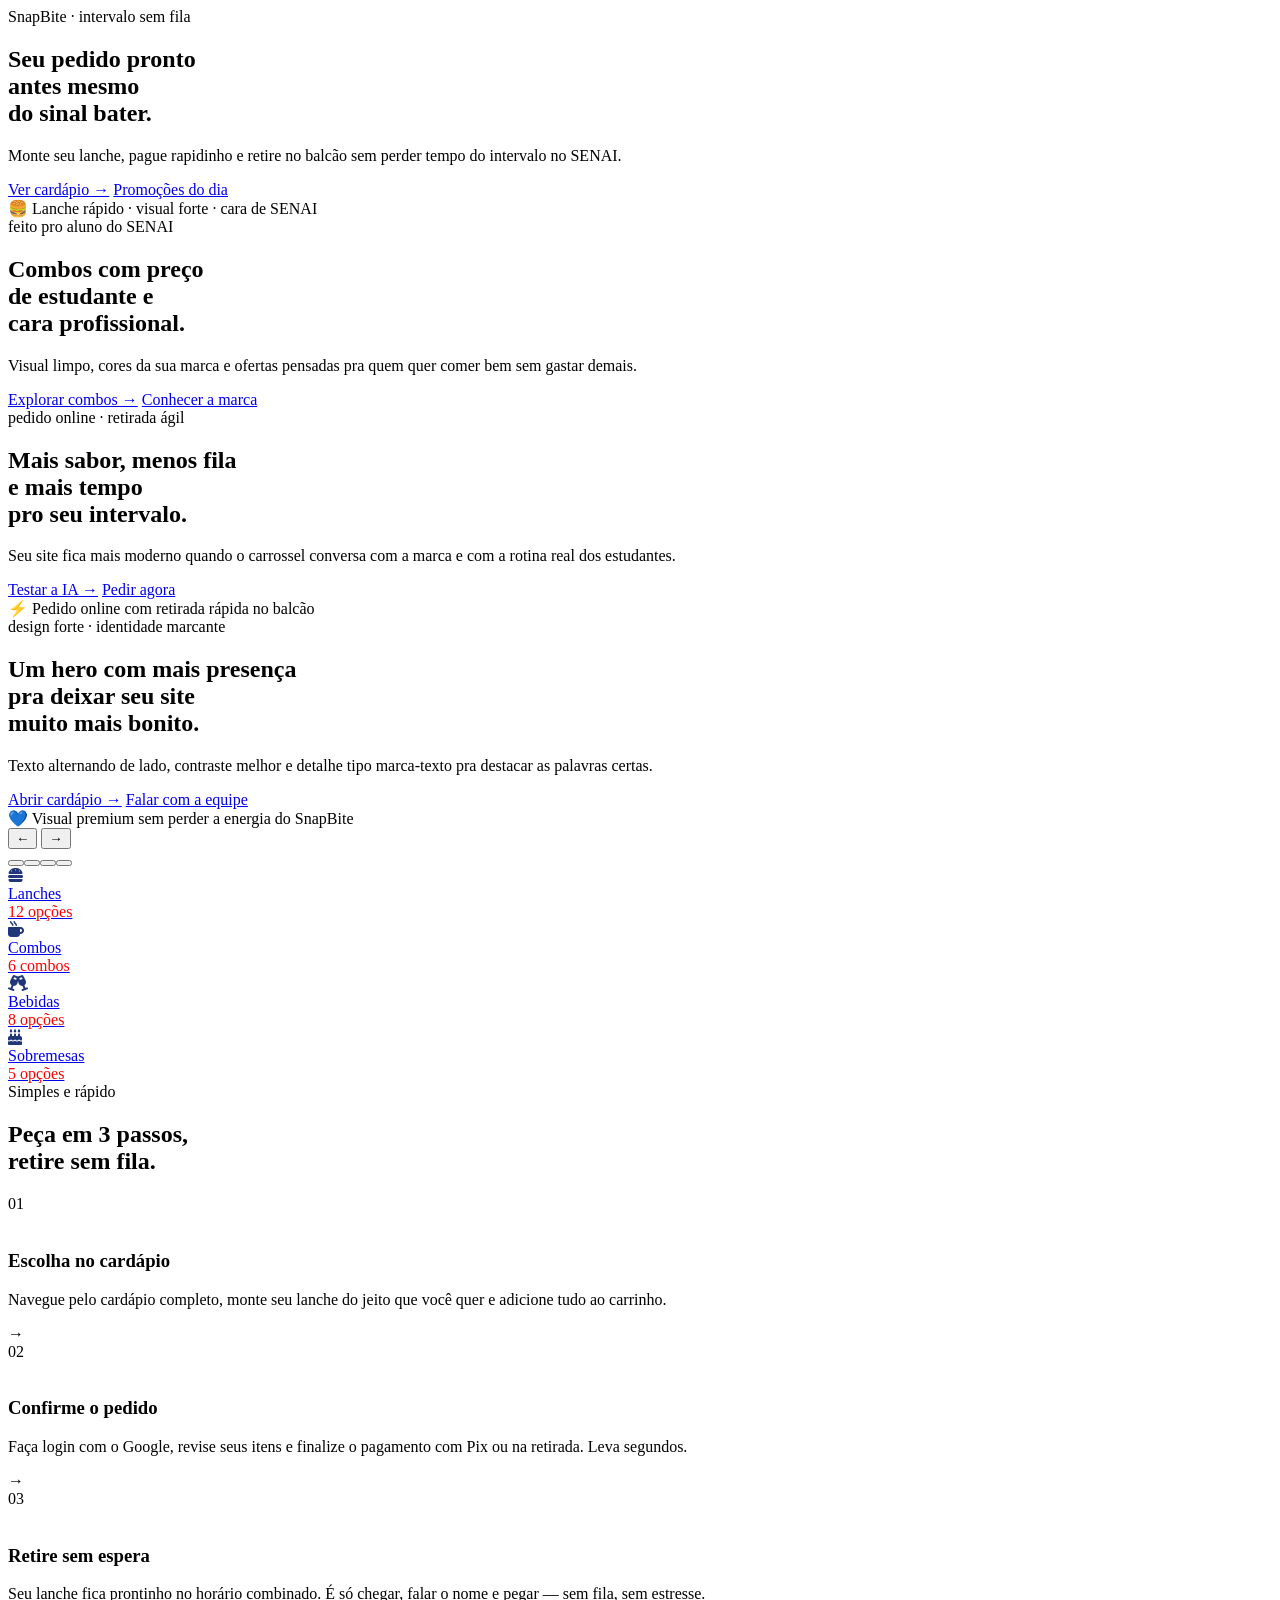
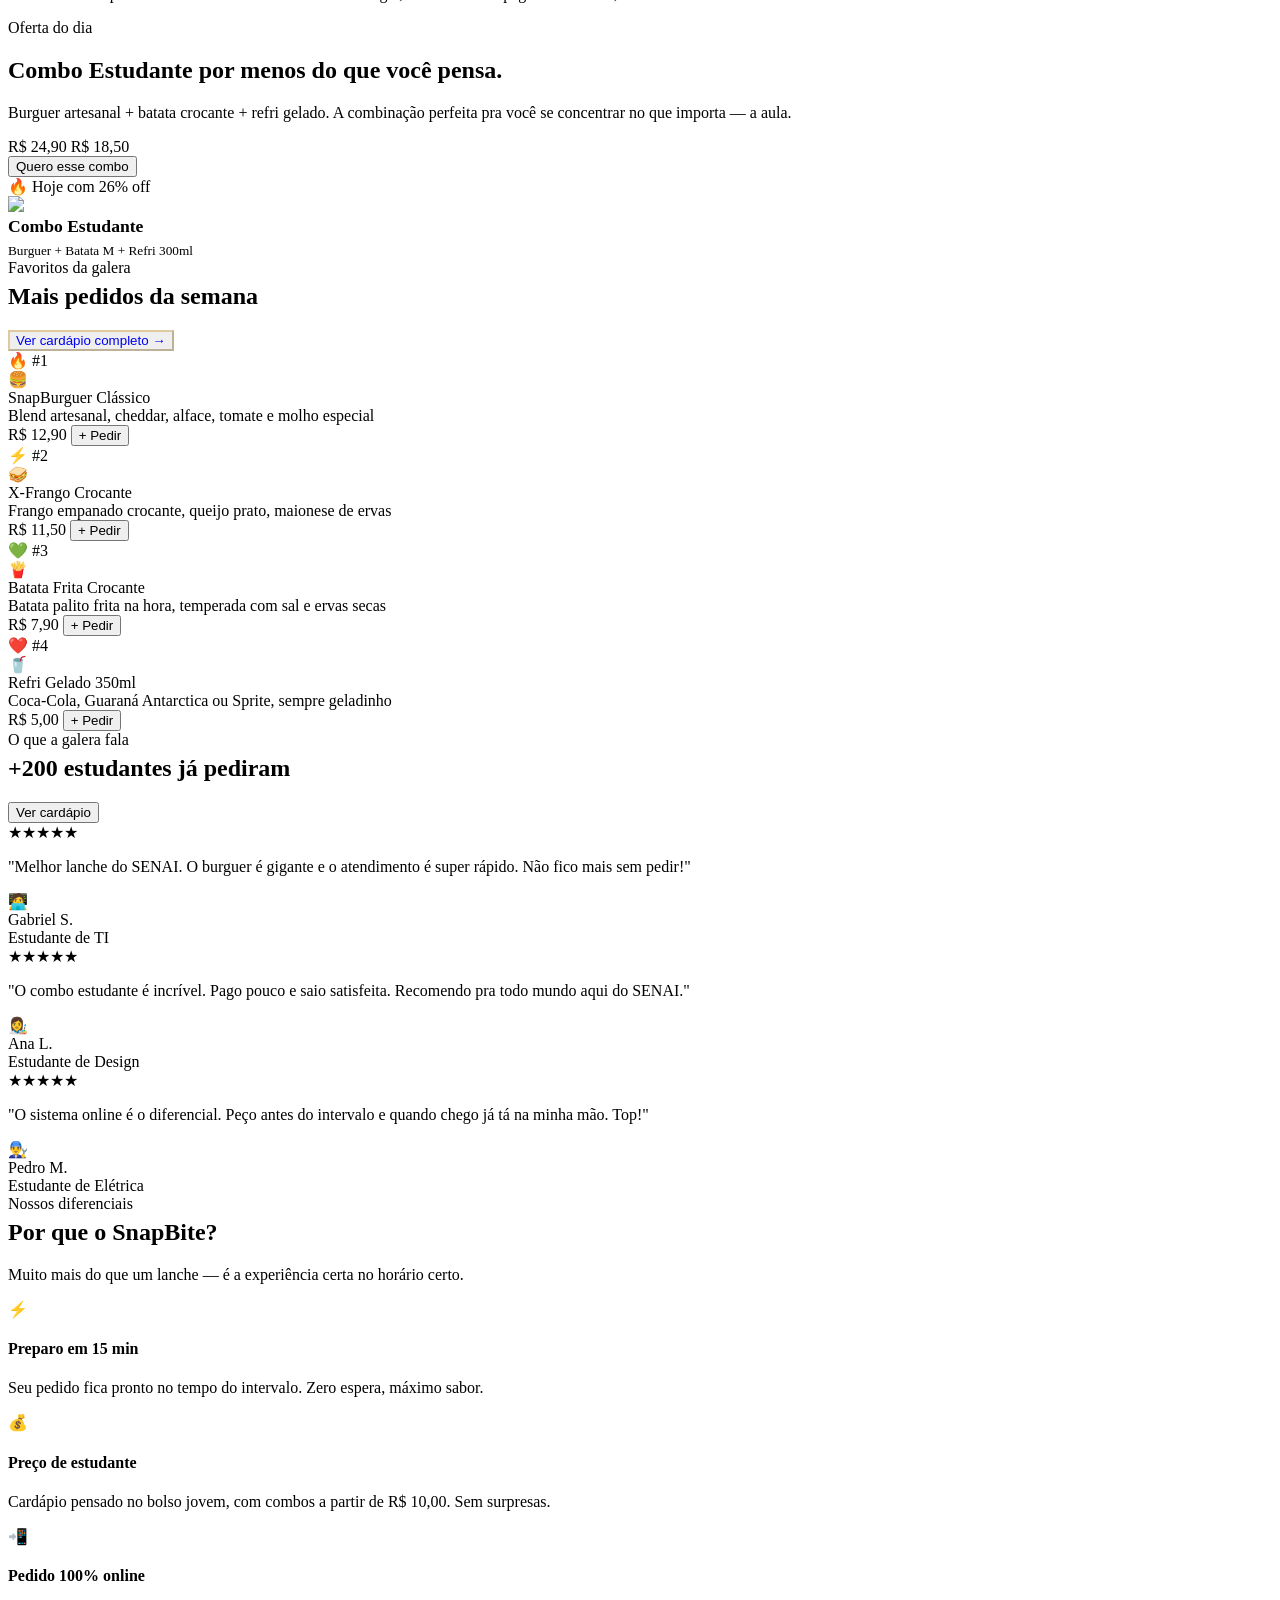
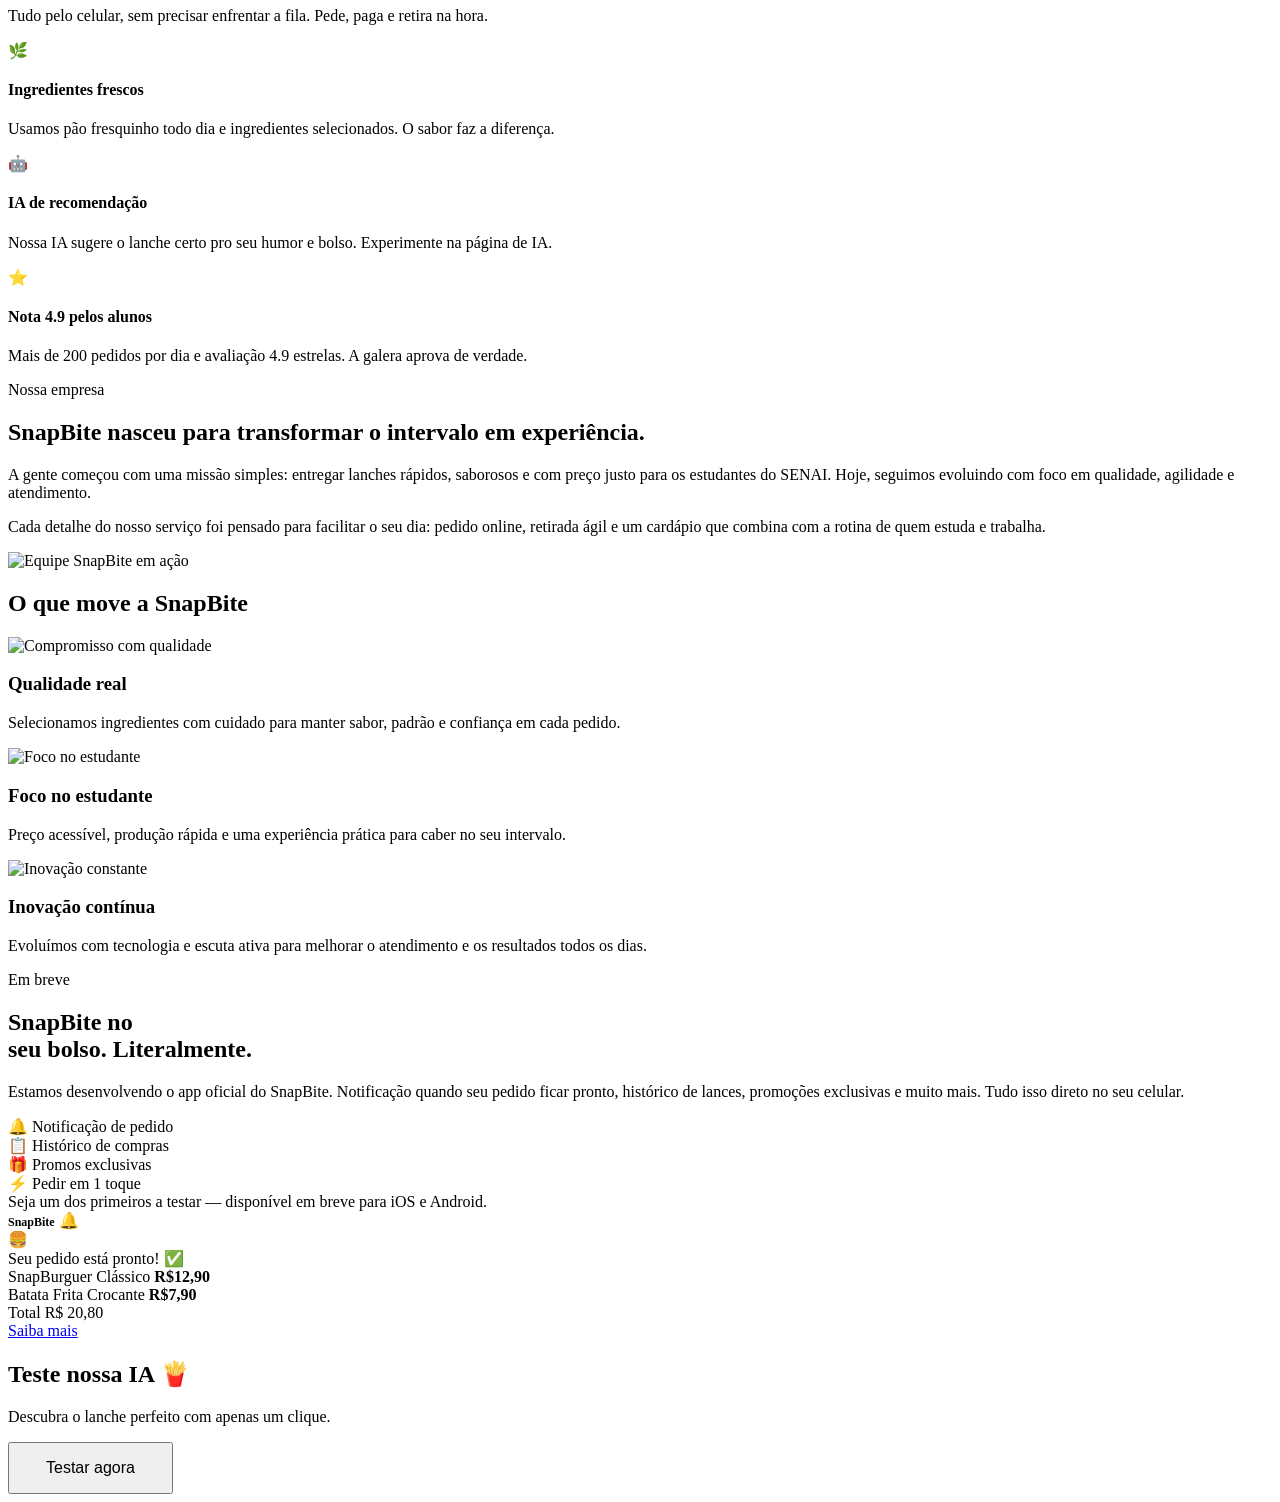
==== index.html @ ce53b644 "Add files via upload" ====
<!DOCTYPE html>
<html lang="pt-BR">
<head>
  <meta charset="UTF-8">
  <meta name="viewport" content="width=device-width, initial-scale=1.0">
  <title>SnapBite — Lanchonete do SENAI</title>
  <link rel="icon" href="data:image/svg+xml,<svg xmlns='http://www.w3.org/2000/svg' viewBox='0 0 100 100'><text y='.9em' font-size='90'>🍔</text></svg>">
  <link rel="stylesheet" href="https://cdnjs.cloudflare.com/ajax/libs/font-awesome/6.5.0/css/all.min.css">
  <link rel="stylesheet" href="https://cdnjs.cloudflare.com/ajax/libs/font-awesome/6.5.1/css/all.min.css">
  <link rel="stylesheet" href="css/global.css">
  <link rel="stylesheet" href="css/home.css">
</head>
<body>
  <script src="js/skeleton.js"></script>
 

  <main>

    <!-- HERO CAROUSEL -->
    <section class="hero-carousel">
      <div class="hc-track" id="hcTrack">

        <div class="hc-slide" style="
          --bg:url('https://images.unsplash.com/photo-1568901346375-23c9450c58cd?w=1600&q=80');
          --hc-accent:#E30613;
          --hc-accent-strong:#FF4D57;
          --hc-accent-soft:rgba(227,6,19,0.18);
          --hc-accent-border:rgba(255,255,255,0.22);
          --hc-accent-shadow:rgba(227,6,19,0.35);
        ">
          <div class="hc-overlay" style="--ov-color:rgba(0,20,72,0.70)"></div>
          <div class="hc-content">
            <span class="hc-tag"><span class="dot"></span> SnapBite · intervalo sem fila</span>
            <h1 class="hc-title">Seu pedido <span class="hc-highlight">pronto</span><br>antes mesmo<br>do sinal bater.</h1>
            <p class="hc-desc">Monte seu lanche, pague rapidinho e retire no balcão sem perder tempo do intervalo no SENAI.</p>
            <div class="hc-actions">
              <a href="cardapio.html" class="hc-btn hc-btn-primary">Ver cardápio →</a>
              <a href="promocoes.html" class="hc-btn hc-btn-ghost">Promoções do dia</a>
            </div>
            <div class="hc-badge-item">🍔 Lanche rápido · visual forte · cara de SENAI</div>
          </div>
        </div>

        <div class="hc-slide" style="
          --bg:url('https://images.unsplash.com/photo-1515003197210-e0cd71810b5f?w=1600&q=80');
          --hc-accent:rgba(0,26,102,0.88);
          --hc-accent-strong:rgba(3, 46, 173, 0.88);
          --hc-accent-soft:rgba(255,255,255,0.16);
          --hc-accent-border:rgba(255,255,255,0.22);
          --hc-accent-shadow:rgba(255,255,255,0.18);
        ">
          <div class="hc-overlay" style="--ov-color: rgba(0,26,102,0.88)"></div>
          <div class="hc-content is-right">
            <span class="hc-tag"><span class="dot"></span> feito pro aluno do SENAI</span>
            <h1 class="hc-title">Combos com <span class="hc-highlight">preço</span><br>de estudante e<br>cara profissional.</h1>
            <p class="hc-desc">Visual limpo, cores da sua marca e ofertas pensadas pra quem quer comer bem sem gastar demais.</p>
            <div class="hc-actions">
              <a href="cardapio.html" class="hc-btn hc-btn-primary">Explorar combos →</a>
              <a href="sobre.html" class="hc-btn hc-btn-ghost">Conhecer a marca</a>
            </div>
          </div>
        </div>

        <div class="hc-slide" style="
          --bg:url('https://images.unsplash.com/photo-1525610553991-2bede1a236e2?w=1600&q=80');
          --hc-accent:#E30613;
          --hc-accent-strong:#FF6871;
          --hc-accent-soft:rgba(227,6,19,0.16);
          --hc-accent-border:rgba(255,255,255,0.20);
          --hc-accent-shadow:rgba(227,6,19,0.32);
        ">
          <div class="hc-overlay" style="--ov-color:rgba(0,26,102,0.74)"></div>
          <div class="hc-content">
            <span class="hc-tag"><span class="dot"></span> pedido online · retirada ágil</span>
            <h1 class="hc-title">Mais sabor, menos <span class="hc-highlight">fila</span><br>e mais tempo<br>pro seu intervalo.</h1>
            <p class="hc-desc">Seu site fica mais moderno quando o carrossel conversa com a marca e com a rotina real dos estudantes.</p>
            <div class="hc-actions">
              <a href="IA.html" class="hc-btn hc-btn-primary">Testar a IA →</a>
              <a href="cardapio.html" class="hc-btn hc-btn-ghost">Pedir agora</a>
            </div>
            <div class="hc-badge-item">⚡ Pedido online com retirada rápida no balcão</div>
          </div>
        </div>

        <div class="hc-slide" style="
          --bg:url('https://images.unsplash.com/photo-1571091718767-18b5b1457add?w=1600&q=80');
          --hc-accent:rgba(0,26,102,0.88);
          --hc-accent-strong:rgba(3, 46, 173, 0.88);
          --hc-accent-soft:rgba(255,255,255,0.16);
          --hc-accent-border:rgba(255,255,255,0.22);
          --hc-accent-shadow:rgba(0,51,153,0.28);
        ">
          <div class="hc-overlay" style="--ov-color:rgba(0,51,153,0.68)"></div>
          <div class="hc-content is-right">
            <span class="hc-tag"><span class="dot"></span> design forte · identidade marcante</span>
            <h1 class="hc-title">Um hero com mais <span class="hc-highlight">presença</span><br>pra deixar seu site<br>muito mais bonito.</h1>
            <p class="hc-desc">Texto alternando de lado, contraste melhor e detalhe tipo marca-texto pra destacar as palavras certas.</p>
            <div class="hc-actions">
              <a href="cardapio.html" class="hc-btn hc-btn-primary">Abrir cardápio →</a>
              <a href="contato.html" class="hc-btn hc-btn-ghost">Falar com a equipe</a>
            </div>
            <div class="hc-badge-item">💙 Visual premium sem perder a energia do SnapBite</div>
          </div>
        </div>

      </div>

      <button class="hc-arrow hc-prev" id="hcPrev" aria-label="Anterior">&#8592;</button>
      <button class="hc-arrow hc-next" id="hcNext" aria-label="Próximo">&#8594;</button>
      <div class="hc-dots" id="hcDots"></div>
    </section>

    <script>
    (function() {
      const track = document.getElementById('hcTrack');
      const slides = track.querySelectorAll('.hc-slide');
      const dotsContainer = document.getElementById('hcDots');
      const total = slides.length;
      let current = 0;
      let timer = null;

      slides.forEach((_, i) => {
        const d = document.createElement('button');
        d.className = 'hc-dot' + (i === 0 ? ' active' : '');
        d.setAttribute('aria-label', 'Slide ' + (i + 1));
        d.addEventListener('click', () => goTo(i));
        dotsContainer.appendChild(d);
      });

      function goTo(idx) {
        slides[current].classList.remove('active');
        dotsContainer.children[current].classList.remove('active');
        current = (idx + total) % total;
        slides[current].classList.add('active');
        dotsContainer.children[current].classList.add('active');
        restartTimer();
      }

      function next() { goTo(current + 1); }
      function prev() { goTo(current - 1); }

      function restartTimer() {
        clearInterval(timer);
        timer = setInterval(next, 5200);
      }

      slides[0].classList.add('active');
      restartTimer();

      document.getElementById('hcNext').addEventListener('click', next);
      document.getElementById('hcPrev').addEventListener('click', prev);

      let startX = 0;
      track.addEventListener('touchstart', e => { startX = e.touches[0].clientX; }, { passive: true });
      track.addEventListener('touchend', e => {
        const dx = e.changedTouches[0].clientX - startX;
        if (Math.abs(dx) > 40) dx < 0 ? next() : prev();
      }, { passive: true });
    })();
    </script>

    <!-- STRIP CATEGORIAS -->
    <div class="strip-cats">
      <div class="strip-cats-inner">
        <a href="cardapio.html" class="cat-item">
          <span class="cat-emoji"><i class="fa-solid fa-burger" style="color: rgba(0,26,102,0.88);"></i></span>
          <div class="cat-info"><div class="cat-nome">Lanches</div><div class="cat-qtd" style="color: red">12 opções</div></div>
        </a>
        <a href="cardapio.html" class="cat-item">
          <span class="cat-emoji"><i class="fa-solid fa-mug-hot" style="color: rgba(0,26,102,0.88);"></i></span>
          <div class="cat-info"><div class="cat-nome">Combos</div><div class="cat-qtd" style="color: red">6 combos</div></div>
        </a>
        <a href="cardapio.html" class="cat-item">
          <span class="cat-emoji"><i class="fa-solid fa-champagne-glasses" style="color: rgba(0,26,102,0.88);"></i></span>
          <div class="cat-info"><div class="cat-nome">Bebidas</div><div class="cat-qtd" style="color: red">8 opções</div></div>
        </a>
        <a href="cardapio.html" class="cat-item">
          <span class="cat-emoji"><i class="fa-solid fa-cake-candles" style="color: rgba(0,26,102,0.88);"></i></span>
          <div class="cat-info"><div class="cat-nome">Sobremesas</div><div class="cat-qtd" style="color: red">5 opções</div></div>
        </a>
      </div>
    </div>

    <!-- COMO FUNCIONA -->
    <section class="sec-como">
      <div class="como-inner">
        <div class="como-header">
          <span class="eyebrow" style="color:var(--mostarda)">Simples e rápido</span>
          <h2 class="section-title">Peça em 3 passos,<br>retire sem fila.</h2>
        </div>
        <div class="como-steps">
          <div class="como-step">
            <div class="step-num">01</div>
            <div class="step-icon"><i class="fa-solid fa-burger" style="color: rgb(255, 255, 255);"></i></div>
            <h3 class="step-titulo">Escolha no cardápio</h3>
            <p class="step-desc">Navegue pelo cardápio completo, monte seu lanche do jeito que você quer e adicione tudo ao carrinho.</p>
          </div>
          <div class="como-arrow">→</div>
          <div class="como-step">
            <div class="step-num">02</div>
            <div class="step-icon"><i class="fa-solid fa-mobile-screen" style="color: rgb(255, 255, 255);"></i></div>
            <h3 class="step-titulo">Confirme o pedido</h3>
            <p class="step-desc">Faça login com o Google, revise seus itens e finalize o pagamento com Pix ou na retirada. Leva segundos.</p>
          </div>
          <div class="como-arrow">→</div>
          <div class="como-step">
            <div class="step-num">03</div>
            <div class="step-icon"><i class="fa-solid fa-circle-check" style="color: rgb(255, 255, 255);"></i></div>
            <h3 class="step-titulo">Retire sem espera</h3>
            <p class="step-desc">Seu lanche fica prontinho no horário combinado. É só chegar, falar o nome e pegar — sem fila, sem estresse.</p>
          </div>
        </div>
      </div>
    </section>

    <!-- DESTAQUE DO DIA -->
    <section class="sec-destaque">
      <div class="destaque-inner">
        <div class="destaque-texto">
          <span class="eyebrow" style="color:var(--terracota)">Oferta do dia</span>
          <h2>Combo Estudante por menos do que você pensa.</h2>
          <p>Burguer artesanal + batata crocante + refri gelado. A combinação perfeita pra você se concentrar no que importa — a aula.</p>
          <div class="preco-bloco">
            <span class="preco-antes">R$ 24,90</span>
            <span class="preco-agora">R$ 18,50</span>
          </div>
          <button class="btn-secondary" onclick="adicionarAoCarrinho({id:'combo1',nome:'Combo Estudante',preco:18.50,emoji:'🍔',desc:'Burguer + Batata + Refri'})">Quero esse combo</button>
        </div>
        <div class="destaque-card">
          <span class="rotulo">🔥 Hoje com 26% off</span>
          <div class="emoji-destaque"><img src="img/img2.png"></div>
          <div style="font-family:'Playfair Display',serif;font-size:1.1rem;font-weight:700;color:var(--preto-q)">Combo Estudante</div>
          <div style="color:var(--cinza-q);font-size:0.83rem;margin-top:6px">Burguer + Batata M + Refri 300ml</div>
        </div>
      </div>
    </section>


    <!-- MAIS PEDIDOS DA SEMANA -->
    <section class="sec-mais-pedidos">
      <div class="mais-inner">
        <div class="mais-header">
          <div>
            <span class="eyebrow" style="color:var(--terracota)">Favoritos da galera</span>
            <h2 class="section-title" style="margin-top:6px">Mais pedidos da semana</h2>
          </div>
          <a href="cardapio.html"><button class="btn-ghost" style="color:var(--mostarda);border-color:rgba(200,149,42,0.4)">Ver cardápio completo →</button></a>
        </div>
        <div class="mais-grid">
          <div class="mais-card">
            <div class="mais-badge">🔥 #1</div>
            <div class="mais-emoji">🍔</div>
            <div class="mais-nome">SnapBurguer Clássico</div>
            <div class="mais-desc">Blend artesanal, cheddar, alface, tomate e molho especial</div>
            <div class="mais-footer">
              <span class="mais-preco">R$ 12,90</span>
              <button class="prod-add-btn" onclick="adicionarAoCarrinho({id:'snb1',nome:'SnapBurguer Clássico',preco:12.90,emoji:'🍔',desc:'Blend artesanal clássico'})">+ Pedir</button>
            </div>
          </div>
          <div class="mais-card">
            <div class="mais-badge" style="background:var(--terracota)">⚡ #2</div>
            <div class="mais-emoji">🥪</div>
            <div class="mais-nome">X-Frango Crocante</div>
            <div class="mais-desc">Frango empanado crocante, queijo prato, maionese de ervas</div>
            <div class="mais-footer">
              <span class="mais-preco">R$ 11,50</span>
              <button class="prod-add-btn" onclick="adicionarAoCarrinho({id:'xfc1',nome:'X-Frango Crocante',preco:11.50,emoji:'🥪',desc:'Frango empanado crocante'})">+ Pedir</button>
            </div>
          </div>
          <div class="mais-card">
            <div class="mais-badge" style="background:var(--oliva)">💚 #3</div>
            <div class="mais-emoji">🍟</div>
            <div class="mais-nome">Batata Frita Crocante</div>
            <div class="mais-desc">Batata palito frita na hora, temperada com sal e ervas secas</div>
            <div class="mais-footer">
              <span class="mais-preco">R$ 7,90</span>
              <button class="prod-add-btn" onclick="adicionarAoCarrinho({id:'bat1',nome:'Batata Frita Crocante',preco:7.90,emoji:'🍟',desc:'Batata frita temperada'})">+ Pedir</button>
            </div>
          </div>
          <div class="mais-card">
            <div class="mais-badge" style="background:var(--vinho)">❤️ #4</div>
            <div class="mais-emoji">🥤</div>
            <div class="mais-nome">Refri Gelado 350ml</div>
            <div class="mais-desc">Coca-Cola, Guaraná Antarctica ou Sprite, sempre geladinho</div>
            <div class="mais-footer">
              <span class="mais-preco">R$ 5,00</span>
              <button class="prod-add-btn" onclick="adicionarAoCarrinho({id:'ref1',nome:'Refri Gelado 350ml',preco:5.00,emoji:'🥤',desc:'Refri gelado 350ml'})">+ Pedir</button>
            </div>
          </div>
        </div>
      </div>
    </section>

    <!-- DEPOIMENTOS -->
    <section class="sec-depo">
      <div class="sec-depo-inner">
        <div class="depo-header">
          <div>
            <span class="eyebrow">O que a galera fala</span>
            <h2 class="section-title" style="margin-top:6px">+200 estudantes já pediram</h2>
          </div>
          <a href="cardapio.html"><button class="btn-ghost">Ver cardápio</button></a>
        </div>
        <div class="depo-grid">
          <div class="depo-card">
            <div class="depo-stars">★★★★★</div>
            <p class="depo-texto">"Melhor lanche do SENAI. O burguer é gigante e o atendimento é super rápido. Não fico mais sem pedir!"</p>
            <div class="depo-autor">
              <div class="depo-av">🧑‍💻</div>
              <div><div class="depo-nome">Gabriel S.</div><div class="depo-cargo">Estudante de TI</div></div>
            </div>
          </div>
          <div class="depo-card">
            <div class="depo-stars">★★★★★</div>
            <p class="depo-texto">"O combo estudante é incrível. Pago pouco e saio satisfeita. Recomendo pra todo mundo aqui do SENAI."</p>
            <div class="depo-autor">
              <div class="depo-av">👩‍🎨</div>
              <div><div class="depo-nome">Ana L.</div><div class="depo-cargo">Estudante de Design</div></div>
            </div>
          </div>
          <div class="depo-card">
            <div class="depo-stars">★★★★★</div>
            <p class="depo-texto">"O sistema online é o diferencial. Peço antes do intervalo e quando chego já tá na minha mão. Top!"</p>
            <div class="depo-autor">
              <div class="depo-av">👨‍🔧</div>
              <div><div class="depo-nome">Pedro M.</div><div class="depo-cargo">Estudante de Elétrica</div></div>
            </div>
          </div>
        </div>
      </div>
    </section>

    <!-- POR QUE SNAPBITE -->
    <section class="sec-porque">
      <div class="porque-inner">
        <div class="porque-header">
          <span class="eyebrow" style="color:var(--terracota)">Nossos diferenciais</span>
          <h2 class="section-title" style="margin-top:6px">Por que o SnapBite?</h2>
          <p class="porque-sub">Muito mais do que um lanche — é a experiência certa no horário certo.</p>
        </div>
        <div class="porque-grid">
          <div class="porque-item">
            <div class="porque-icon">⚡</div>
            <h4>Preparo em 15 min</h4>
            <p>Seu pedido fica pronto no tempo do intervalo. Zero espera, máximo sabor.</p>
          </div>
          <div class="porque-item">
            <div class="porque-icon">💰</div>
            <h4>Preço de estudante</h4>
            <p>Cardápio pensado no bolso jovem, com combos a partir de R$ 10,00. Sem surpresas.</p>
          </div>
          <div class="porque-item">
            <div class="porque-icon">📲</div>
            <h4>Pedido 100% online</h4>
            <p>Tudo pelo celular, sem precisar enfrentar a fila. Pede, paga e retira na hora.</p>
          </div>
          <div class="porque-item">
            <div class="porque-icon">🌿</div>
            <h4>Ingredientes frescos</h4>
            <p>Usamos pão fresquinho todo dia e ingredientes selecionados. O sabor faz a diferença.</p>
          </div>
          <div class="porque-item">
            <div class="porque-icon">🤖</div>
            <h4>IA de recomendação</h4>
            <p>Nossa IA sugere o lanche certo pro seu humor e bolso. Experimente na página de IA.</p>
          </div>
          <div class="porque-item">
            <div class="porque-icon">⭐</div>
            <h4>Nota 4.9 pelos alunos</h4>
            <p>Mais de 200 pedidos por dia e avaliação 4.9 estrelas. A galera aprova de verdade.</p>
          </div>
        </div>
      </div>
    </section>

    <!-- NOSSA HISTÓRIA -->
    <section class="sec-empresa fade-in-up">
      <div class="empresa-inner">
        <div class="empresa-texto">
          <span class="eyebrow" style="color:var(--terracota)">Nossa empresa</span>
          <h2>SnapBite nasceu para transformar o intervalo em experiência.</h2>
          <p>
            A gente começou com uma missão simples: entregar lanches rápidos, saborosos e com preço justo
            para os estudantes do SENAI. Hoje, seguimos evoluindo com foco em qualidade, agilidade e atendimento.
          </p>
          <p>
            Cada detalhe do nosso serviço foi pensado para facilitar o seu dia: pedido online, retirada ágil
            e um cardápio que combina com a rotina de quem estuda e trabalha.
          </p>
        </div>
        <div class="empresa-imagem">
          <img src="img/img1.png" alt="Equipe SnapBite em ação">
        </div>
      </div>
    </section>

    <!-- CULTURA SNAPBITE -->
    <section class="sec-cultura fade-in-up">
      <div class="cultura-inner">
        <h2 class="section-title">O que move a SnapBite</h2>
        <div class="cultura-grid">
          <article class="cultura-card">
            <img src="img/img2.png" alt="Compromisso com qualidade">
            <h3>Qualidade real</h3>
            <p>Selecionamos ingredientes com cuidado para manter sabor, padrão e confiança em cada pedido.</p>
          </article>
          <article class="cultura-card">
            <img src="img/img3.png" alt="Foco no estudante">
            <h3>Foco no estudante</h3>
            <p>Preço acessível, produção rápida e uma experiência prática para caber no seu intervalo.</p>
          </article>
          <article class="cultura-card">
            <img src="img/img1.png" alt="Inovação constante">
            <h3>Inovação contínua</h3>
            <p>Evoluímos com tecnologia e escuta ativa para melhorar o atendimento e os resultados todos os dias.</p>
          </article>
        </div>
      </div>
    </section>

    <!-- APP TEASER -->
    <section class="sec-app">
      <div class="app-inner">
        <div class="app-texto">
          <span class="eyebrow" style="color:var(--mostarda-cl)">Em breve</span>
          <h2>SnapBite no<br>seu bolso. <span class="app-hl">Literalmente.</span></h2>
          <p>Estamos desenvolvendo o app oficial do SnapBite. Notificação quando seu pedido ficar pronto, histórico de lances, promoções exclusivas e muito mais. Tudo isso direto no seu celular.</p>
          <div class="app-pills">
            <div class="app-pill">🔔 Notificação de pedido</div>
            <div class="app-pill">📋 Histórico de compras</div>
            <div class="app-pill">🎁 Promos exclusivas</div>
            <div class="app-pill">⚡ Pedir em 1 toque</div>
          </div>
          <div class="app-aviso">
            <span class="app-aviso-dot"></span>
            Seja um dos primeiros a testar — disponível em breve para iOS e Android.
          </div>
        </div>
        <div class="app-mockup">
          <div class="phone-frame">
            <div class="phone-notch"></div>
            <div class="phone-screen">
              <div class="ps-header">
                <span style="font-size:0.75rem;font-weight:700;color:var(--mostarda)">SnapBite</span>
                <span style="font-size:1rem">🔔</span>
              </div>
              <div class="ps-hero-img">🍔</div>
              <div class="ps-tag">Seu pedido está pronto! ✅</div>
              <div class="ps-item">
                <span>SnapBurguer Clássico</span>
                <span style="color:var(--mostarda);font-weight:700">R$12,90</span>
              </div>
              <div class="ps-item">
                <span>Batata Frita Crocante</span>
                <span style="color:var(--mostarda);font-weight:700">R$7,90</span>
              </div>
              <div class="ps-divider"></div>
              <div class="ps-total">
                <span>Total</span>
                <span>R$ 20,80</span>
              </div>
              <a href="Sobreapp.html" class="ps-btn-link"><div class="ps-btn">Saiba mais</div></a>
            </div>
          </div>
          <div class="phone-glow"></div>
        </div>
      </div>
    </section>

    <!-- CTA -->
    <section class="sec-cta">
      <div class="sec-cta-inner">
        <h2>Teste nossa IA 🍟</h2>
        <p>Descubra o lanche perfeito com apenas um clique.</p>
        <a href="IA.html"><button class="btn-primary" style="margin:0 auto;display:inline-flex;padding:15px 36px;font-size:1rem">Testar agora</button></a>
      </div>
    </section>
  </main>

  <script src="js/components.js"></script>
  <script src="js/app.js"></script>
  <script type="module" src="backend/firebase-auth.js"></script>

</body>
</html>
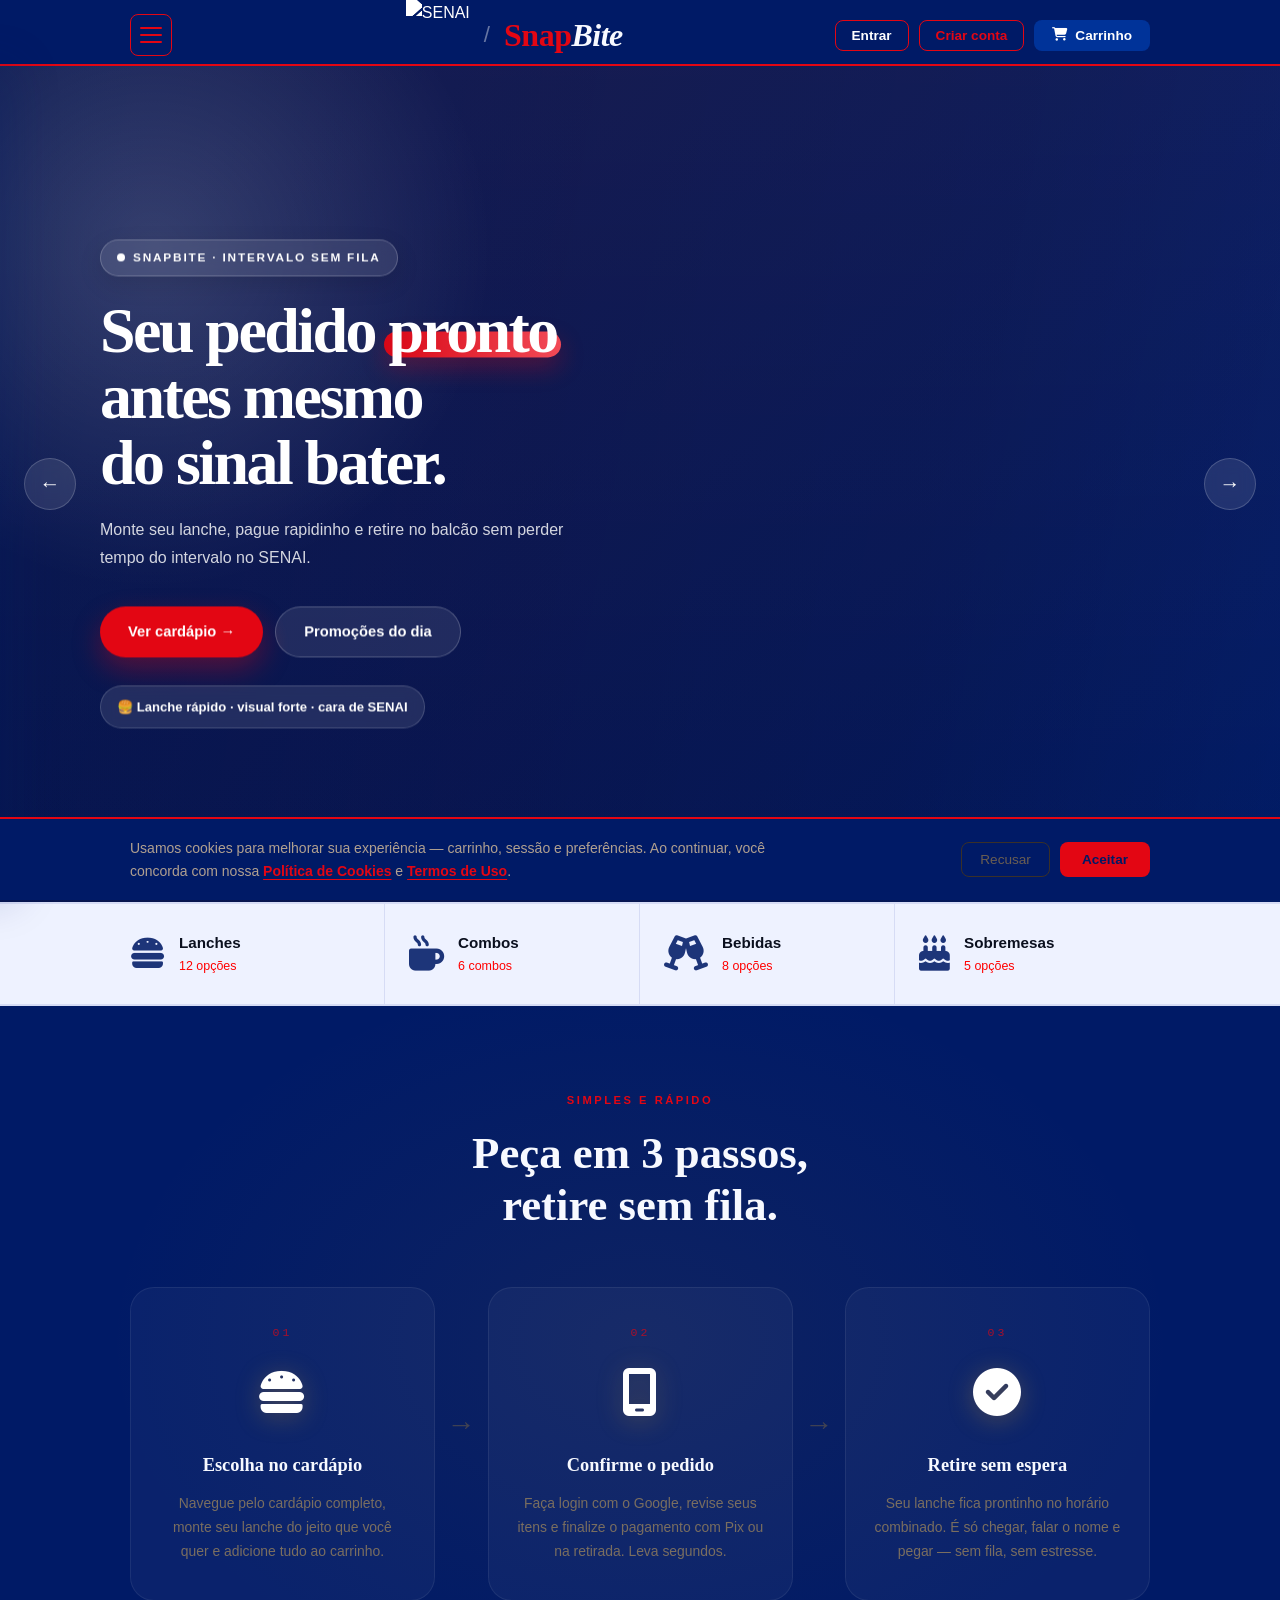
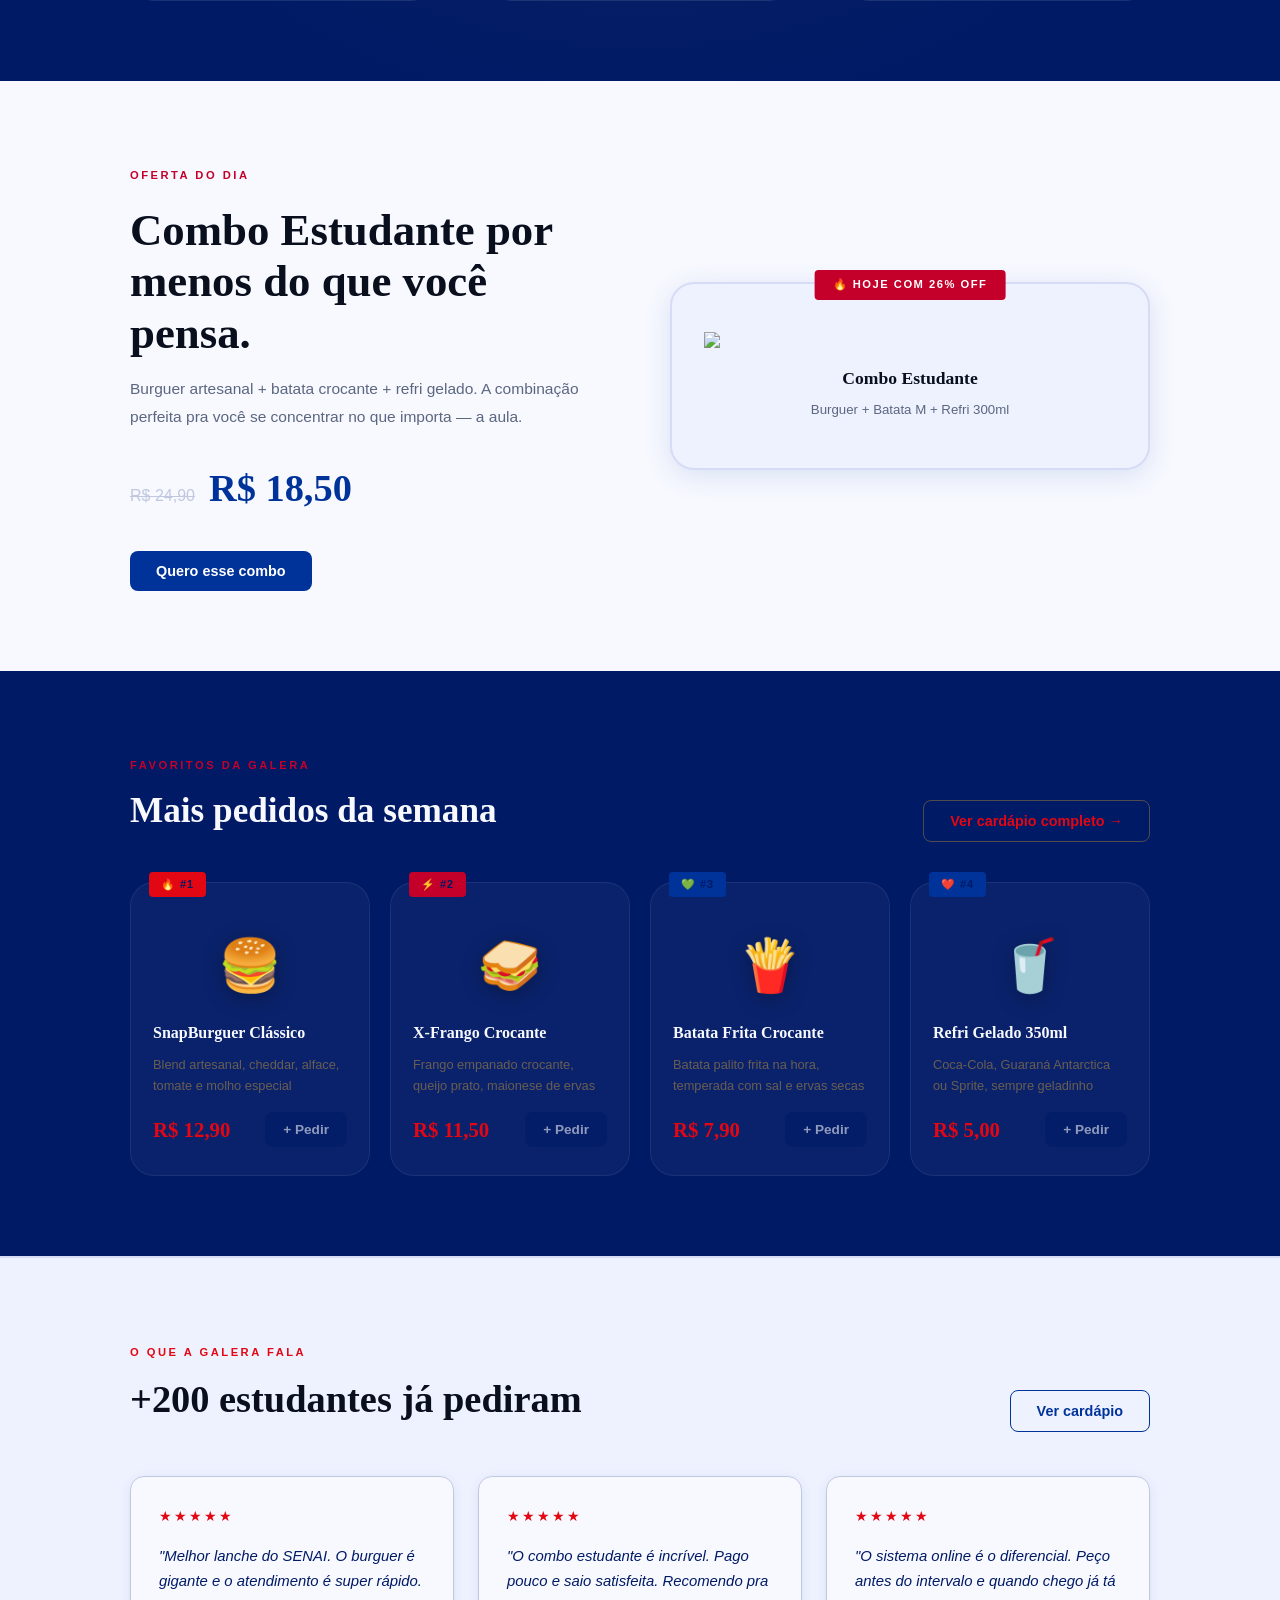
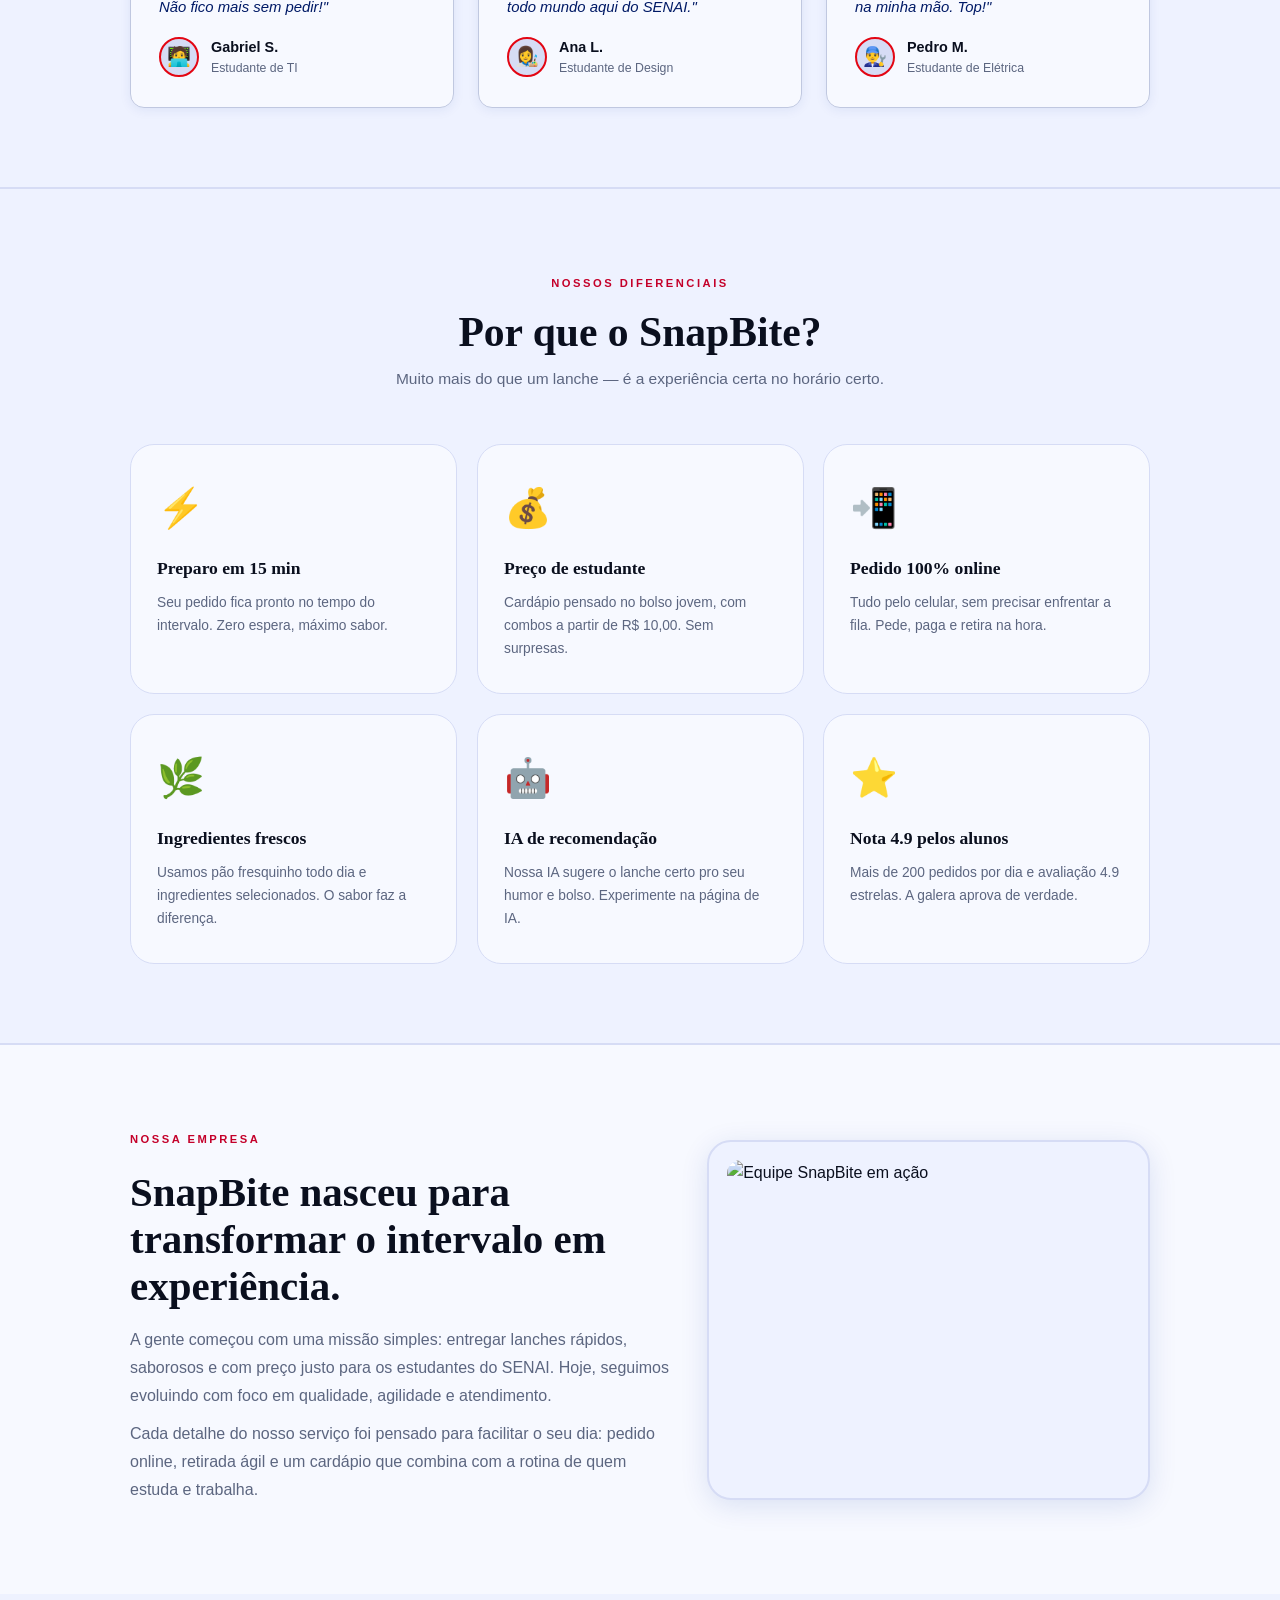
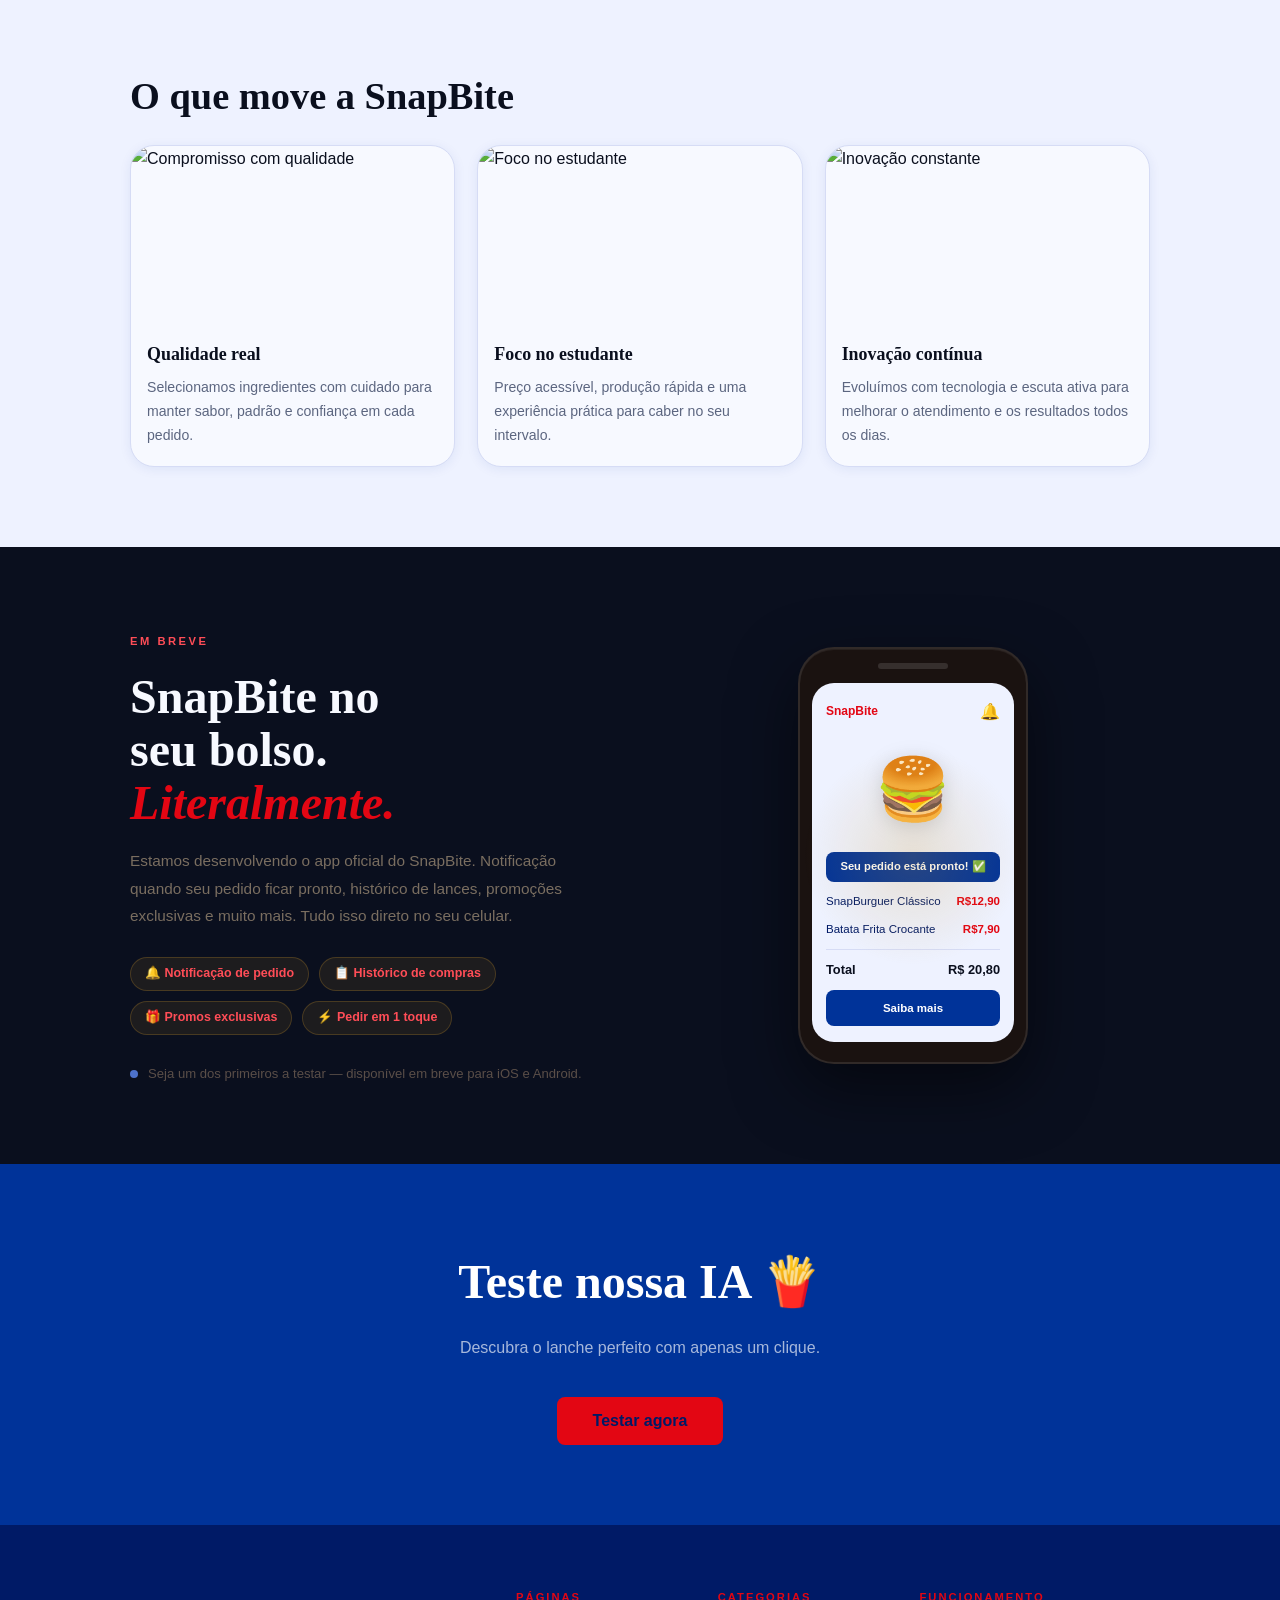
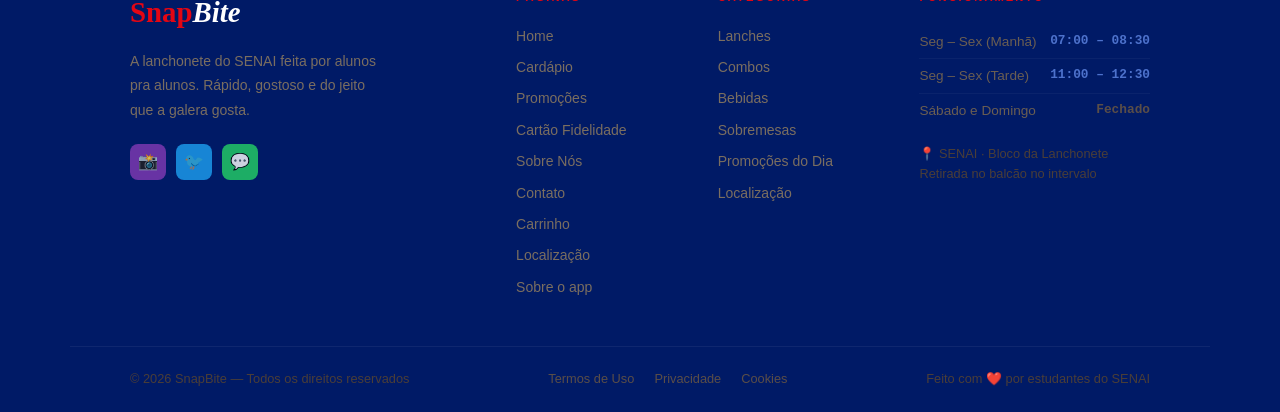
==== commit fe3edee7: "Update index.html" ====
--- a/index.html
+++ b/index.html
@@ -7,11 +7,11 @@
   <link rel="icon" href="data:image/svg+xml,<svg xmlns='http://www.w3.org/2000/svg' viewBox='0 0 100 100'><text y='.9em' font-size='90'>🍔</text></svg>">
   <link rel="stylesheet" href="https://cdnjs.cloudflare.com/ajax/libs/font-awesome/6.5.0/css/all.min.css">
   <link rel="stylesheet" href="https://cdnjs.cloudflare.com/ajax/libs/font-awesome/6.5.1/css/all.min.css">
-  <link rel="stylesheet" href="css/global.css">
-  <link rel="stylesheet" href="css/home.css">
+  <link rel="stylesheet" href="global.css">
+  <link rel="stylesheet" href="home.css">
 </head>
 <body>
-  <script src="js/skeleton.js"></script>
+  <script src="skeleton.js"></script>
  
 
   <main>
@@ -477,9 +477,9 @@
     </section>
   </main>
 
-  <script src="js/components.js"></script>
-  <script src="js/app.js"></script>
-  <script type="module" src="backend/firebase-auth.js"></script>
+  <script src="components.js"></script>
+  <script src="app.js"></script>
+  <script type="module" src="firebase-auth.js"></script>
 
 </body>
-</html>+</html>
--- a/global.css
+++ b/global.css
@@ -0,0 +1,1545 @@
+@import url('https://fonts.googleapis.com/css2?family=Playfair+Display:ital,wght@0,700;0,900;1,700&family=DM+Sans:wght@300;400;500;600;700&family=DM+Mono:wght@400;500&display=swap');
+
+:root {
+  /* ── CORES SENAI ── */
+  --mostarda:   #E30613;   /* vermelho SENAI (primário) */
+  --mostarda-cl:#FF4D57;   /* vermelho claro */
+  --vinho:      #003399;   /* azul SENAI (secundário) */
+  --vinho-cl:   #0047CC;   /* azul claro */
+  --creme:      #EEF2FF;   /* azul muito claro (fundo suave) */
+  --creme-esc:  #D6DCF5;   /* azul bordas suaves */
+  --oliva:      #003399;   /* azul escuro (reutilizado) */
+  --oliva-cl:   #4D72CC;   /* azul médio */
+  --terracota:  #C4002A;   /* vermelho escuro */
+  --terracota-cl:#E8335A;  /* vermelho médio */
+  --off-white:  #F7F9FF;   /* fundo branco azulado */
+  --cinza-q:    #5C6680;   /* cinza azulado */
+  --cinza-borda:#C0C8E0;   /* borda cinza azulada */
+  --preto-q:    #0A0F1E;   /* quase preto azulado */
+  --preto-mid:  #001A66;   /* azul SENAI muito escuro (navbar) */
+  --sombra-s:  0 2px 12px rgba(0,51,153,0.08);
+  --sombra-m:  0 6px 28px rgba(0,51,153,0.12);
+  --sombra-g:  0 16px 56px rgba(0,51,153,0.18);
+  --radius:    14px;
+  --radius-sm: 8px;
+  --radius-xl: 24px;
+  --t:         0.22s cubic-bezier(.4,0,.2,1);
+  --max-w:     1140px;
+  --gutter:    clamp(20px, 5vw, 60px);
+}
+
+*, *::before, *::after { box-sizing: border-box; margin: 0; padding: 0; }
+html { scroll-behavior: smooth; }
+
+html, body {
+  width: 100%;
+  min-height: 100%;
+}
+
+body {
+  font-family: 'DM Sans', sans-serif;
+  background: var(--off-white);
+  color: var(--preto-q);
+  min-height: 100vh;
+  display: flex;
+  flex-direction: column;
+  font-size: 16px;
+  line-height: 1.6;
+}
+
+body > main {
+  flex: 1;
+  display: block;
+  width: 100%;
+}
+
+body > .footer {
+  margin-top: auto;
+  flex-shrink: 0;
+}
+
+a { color: inherit; text-decoration: none; }
+img { display: block; max-width: 100%; }
+button, input, select, textarea { font-family: inherit; }
+
+.container {
+  width: 100%;
+  max-width: var(--max-w);
+  margin-left: auto;
+  margin-right: auto;
+  padding-left: var(--gutter);
+  padding-right: var(--gutter);
+}
+
+/* ── NAVBAR ── */
+.navbar {
+  position: sticky;
+  top: 0;
+  z-index: 1000;
+  background: var(--preto-mid);
+  border-bottom: 2px solid var(--mostarda);
+}
+
+.navbar-inner {
+  max-width: var(--max-w);
+  margin: 0 auto;
+  padding: 0 var(--gutter);
+  height: 64px;
+  display: grid;
+  grid-template-columns: 64px 1fr auto;
+  align-items: center;
+  gap: 16px;
+}
+
+.navbar-side-left {
+  display: flex;
+  align-items: center;
+  justify-content: flex-start;
+}
+
+.navbar-logo-wrap {
+  display: flex;
+  align-items: center;
+  justify-content: center;
+  gap: 10px;
+  min-width: 0;
+}
+
+.navbar-side-right {
+  display: flex;
+  align-items: center;
+  justify-content: flex-end;
+  gap: 10px;
+  min-width: max-content;
+}
+
+.navbar-logo {
+  font-family: 'Playfair Display', serif;
+  font-size: 1.55rem;
+  font-weight: 900;
+  color: var(--mostarda);
+  letter-spacing: -0.5px;
+  flex-shrink: 0;
+}
+.navbar-logo em { font-style: italic; color: var(--off-white); font-weight: 700; }
+
+.navbar-senai-logo {
+  height: 70px;
+  width: auto;
+  object-fit: contain;
+  flex-shrink: 0;
+  filter: brightness(0) invert(1);
+}
+
+.navbar-logo-divider {
+  color: rgba(255,255,255,0.4);
+  font-size: 1.4rem;
+  font-weight: 300;
+  flex-shrink: 0;
+  margin: 0 4px;
+  line-height: 1;
+}
+
+.navbar-links {
+  display: flex;
+  align-items: center;
+  gap: 2px;
+  list-style: none;
+}
+.navbar-links a {
+  display: block;
+  color: #C8BFB0;
+  font-size: 0.875rem;
+  font-weight: 500;
+  padding: 6px 14px;
+  border-radius: 6px;
+  transition: background var(--t), color var(--t);
+}
+.navbar-links a:hover { background: rgba(200,149,42,0.15); color: var(--mostarda-cl); }
+.navbar-links a.active { background: var(--mostarda); color: var(--preto-mid); font-weight: 700; }
+
+.navbar-actions { display: flex; align-items: center; gap: 10px; flex-shrink: 0; }
+
+.hamburger {
+  display: flex;
+  align-items: center;
+  justify-content: center;
+  flex-direction: column;
+  gap: 4px;
+  cursor: pointer;
+  background: none;
+  border: 1.5px solid var(--mostarda);
+  border-radius: 10px;
+  padding: 10px;
+  width: 42px;
+  height: 42px;
+  margin: 0;
+}
+
+.hamburger span {
+  display: block;
+  width: 18px;
+  height: 2px;
+  background: var(--mostarda);
+  border-radius: 2px;
+  transition: var(--t);
+}
+
+.btn-carrinho {
+  position: relative;
+  background: var(--vinho);
+  color: #fff;
+  border: none;
+  border-radius: var(--radius-sm);
+  padding: 8px 18px;
+  font-weight: 600;
+  font-size: 0.85rem;
+  cursor: pointer;
+  display: flex;
+  align-items: center;
+  gap: 8px;
+  transition: background var(--t), transform var(--t);
+}
+.btn-carrinho:hover { background: var(--vinho-cl); transform: translateY(-1px); }
+
+.carrinho-badge {
+  background: var(--mostarda);
+  color: var(--preto-mid);
+  border-radius: 50%;
+  font-size: 0.65rem;
+  font-weight: 700;
+  width: 18px; height: 18px;
+  display: flex; align-items: center; justify-content: center;
+  position: absolute;
+  top: -7px; right: -7px;
+  border: 2px solid var(--preto-mid);
+}
+
+.btn-login-nav {
+  background: transparent;
+  color: var(--mostarda);
+  border: 1.5px solid var(--mostarda);
+  border-radius: var(--radius-sm);
+  padding: 7px 16px;
+  font-weight: 600;
+  font-size: 0.85rem;
+  cursor: pointer;
+  transition: background var(--t), color var(--t);
+}
+.btn-login-nav:hover { background: var(--mostarda); color: var(--preto-mid); }
+
+/* ── BOTÕES ── */
+.btn-primary {
+  background: var(--mostarda);
+  color: var(--preto-mid);
+  border: none;
+  border-radius: var(--radius-sm);
+  padding: 13px 28px;
+  font-weight: 700;
+  font-size: 0.925rem;
+  cursor: pointer;
+  transition: background var(--t), transform var(--t), box-shadow var(--t);
+  display: inline-flex;
+  align-items: center;
+  gap: 8px;
+}
+.btn-primary:hover { background: var(--mostarda-cl); transform: translateY(-2px); box-shadow: 0 6px 20px rgba(200,149,42,0.35); }
+
+.btn-secondary {
+  background: var(--vinho);
+  color: #fff;
+  border: none;
+  border-radius: var(--radius-sm);
+  padding: 12px 26px;
+  font-weight: 600;
+  font-size: 0.9rem;
+  cursor: pointer;
+  transition: background var(--t), transform var(--t);
+  display: inline-flex;
+  align-items: center;
+  gap: 8px;
+}
+.btn-secondary:hover { background: var(--vinho-cl); transform: translateY(-2px); }
+
+.btn-ghost {
+  background: transparent;
+  color: var(--oliva);
+  border: 1.5px solid var(--oliva);
+  border-radius: var(--radius-sm);
+  padding: 12px 26px;
+  font-weight: 600;
+  font-size: 0.9rem;
+  cursor: pointer;
+  transition: background var(--t), color var(--t);
+  display: inline-flex;
+  align-items: center;
+  gap: 8px;
+}
+.btn-ghost:hover { background: var(--oliva); color: #fff; }
+
+/* ── FOOTER ── */
+/* garante que o footer sempre fica no fundo */
+main {
+  flex: 1;
+}
+.footer {
+  margin-top: auto;
+}
+.footer {
+  background: var(--preto-mid);
+  color: #A09080;
+  flex-shrink: 0;
+  margin-top: auto;
+}
+
+.footer-main {
+  max-width: var(--max-w);
+  margin: 0 auto;
+  padding: 64px var(--gutter) 48px;
+  display: grid;
+  grid-template-columns: 2.2fr 1fr 1fr 1.5fr;
+  gap: 48px;
+  border-bottom: 1px solid rgba(255,255,255,0.06);
+}
+
+.footer-logo {
+  font-family: 'Playfair Display', serif;
+  font-size: 1.8rem;
+  font-weight: 900;
+  color: var(--mostarda);
+  display: block;
+  margin-bottom: 14px;
+}
+.footer-logo em { font-style: italic; color: #fff; font-weight: 700; }
+
+.footer-brand p { font-size: 0.875rem; line-height: 1.75; color: #7A6E60; max-width: 260px; }
+
+.footer-socials { display: flex; gap: 10px; margin-top: 22px; }
+
+.soc { width: 36px; height: 36px; border-radius: 8px; display: flex; align-items: center; justify-content: center; font-size: 1rem; cursor: pointer; transition: transform var(--t), opacity var(--t); opacity: 0.8; }
+.soc:hover { transform: translateY(-3px); opacity: 1; }
+.soc.ig { background: #833ab4; color: #fff; }
+.soc.tw { background: #1DA1F2; color: #fff; }
+.soc.wa { background: #25D366; color: #fff; }
+
+.footer-col h4 { font-size: 0.7rem; font-weight: 700; text-transform: uppercase; letter-spacing: 2px; color: var(--mostarda); margin-bottom: 18px; }
+.footer-col ul { list-style: none; display: flex; flex-direction: column; gap: 9px; }
+.footer-col ul a { font-size: 0.875rem; color: #7A6E60; transition: color var(--t), padding-left var(--t); display: block; }
+.footer-col ul a:hover { color: var(--creme); padding-left: 5px; }
+
+.horario-row { display: flex; justify-content: space-between; font-size: 0.85rem; gap: 12px; padding: 6px 0; border-bottom: 1px solid rgba(255,255,255,0.04); }
+.horario-row:last-of-type { border-bottom: none; }
+.horario-row .dia { color: #6A5E52; }
+.horario-row .hr { color: var(--oliva-cl); font-weight: 600; font-family: 'DM Mono', monospace; font-size: 0.8rem; }
+.horario-row.off .hr { color: #5A4E48; }
+
+.footer-bottom-bar {
+  max-width: var(--max-w);
+  margin: 0 auto;
+  padding: 22px var(--gutter);
+  display: flex;
+  align-items: center;
+  justify-content: space-between;
+  gap: 16px;
+  flex-wrap: wrap;
+  font-size: 0.8rem;
+  color: #4A3E38;
+}
+.footer-bottom-bar a { color: #5A4E48; transition: color var(--t); }
+.footer-bottom-bar a:hover { color: var(--mostarda); }
+
+/* ── COOKIE ── */
+.cookie-banner {
+  position: fixed;
+  bottom: 0; left: 0; right: 0;
+  z-index: 9999;
+  background: var(--preto-mid);
+  border-top: 2px solid var(--mostarda);
+  transform: translateY(0);
+  transition: transform 0.4s cubic-bezier(.4,0,.2,1);
+}
+.cookie-banner.hidden { transform: translateY(110%); }
+.cookie-inner { max-width: var(--max-w); margin: 0 auto; padding: 18px var(--gutter); display: flex; align-items: center; justify-content: space-between; gap: 24px; flex-wrap: wrap; }
+.cookie-text { font-size: 0.875rem; color: #B0A090; line-height: 1.6; max-width: 640px; }
+.cookie-text a { color: var(--mostarda); font-weight: 600; text-decoration: underline; text-underline-offset: 3px; }
+.cookie-btns { display: flex; gap: 10px; flex-shrink: 0; }
+.btn-ck-ok { background: var(--mostarda); color: var(--preto-mid); border: none; border-radius: var(--radius-sm); padding: 9px 22px; font-weight: 700; font-size: 0.85rem; cursor: pointer; transition: background var(--t); }
+.btn-ck-ok:hover { background: var(--mostarda-cl); }
+.btn-ck-no { background: transparent; color: #6A5E52; border: 1px solid #3A3028; border-radius: var(--radius-sm); padding: 9px 18px; font-size: 0.85rem; cursor: pointer; transition: border-color var(--t), color var(--t); }
+.btn-ck-no:hover { border-color: #6A5E52; color: #B0A090; }
+
+/* ── MODAL ── */
+.modal-overlay { position: fixed; inset: 0; background: rgba(28,20,16,0.72); z-index: 5000; display: flex; align-items: center; justify-content: center; padding: 20px; opacity: 0; pointer-events: none; transition: opacity 0.28s; backdrop-filter: blur(3px); }
+.modal-overlay.active { opacity: 1; pointer-events: all; }
+.modal-box { background: var(--off-white); border-radius: var(--radius-xl); padding: 40px; max-width: 440px; width: 100%; box-shadow: var(--sombra-g); transform: translateY(24px) scale(0.98); transition: transform 0.32s cubic-bezier(.4,0,.2,1); position: relative; border-top: 4px solid var(--mostarda); }
+.modal-overlay.active .modal-box { transform: translateY(0) scale(1); }
+.modal-close { position: absolute; top: 14px; right: 18px; background: none; border: none; font-size: 1.3rem; cursor: pointer; color: var(--cinza-q); line-height: 1; transition: color var(--t); }
+.modal-close:hover { color: var(--terracota); }
+.modal-box h2 { font-family: 'Playfair Display', serif; font-size: 1.7rem; font-weight: 900; color: var(--preto-q); margin-bottom: 5px; }
+.modal-sub { color: var(--cinza-q); font-size: 0.9rem; margin-bottom: 26px; }
+.modal-tabs { display: flex; gap: 3px; background: var(--creme-esc); border-radius: var(--radius-sm); padding: 3px; margin-bottom: 22px; }
+.modal-tab { flex: 1; padding: 8px; border-radius: 6px; cursor: pointer; font-weight: 600; font-size: 0.875rem; color: var(--cinza-q); border: none; background: none; transition: background var(--t), color var(--t); text-align: center; }
+.modal-tab.active { background: var(--off-white); color: var(--preto-q); box-shadow: var(--sombra-s); }
+.tab-content { display: none; }
+.tab-content.active { display: block; }
+.social-btns { display: flex; flex-direction: column; gap: 10px; margin-bottom: 20px; }
+.btn-soc { display: flex; align-items: center; gap: 12px; border: 1.5px solid var(--cinza-borda); border-radius: var(--radius-sm); padding: 11px 16px; font-weight: 600; font-size: 0.9rem; cursor: pointer; background: #fff; color: var(--preto-q); transition: border-color var(--t), box-shadow var(--t), transform var(--t); }
+.btn-soc:hover { border-color: var(--mostarda); box-shadow: 0 3px 12px rgba(200,149,42,0.15); transform: translateY(-1px); }
+.btn-soc img { width: 20px; height: 20px; border-radius: 4px; }
+.divider { display: flex; align-items: center; gap: 10px; margin-bottom: 18px; font-size: 0.8rem; color: var(--cinza-borda); font-weight: 500; letter-spacing: 0.5px; text-transform: uppercase; }
+.divider::before, .divider::after { content: ''; flex: 1; height: 1px; background: var(--cinza-borda); }
+.form-group { margin-bottom: 14px; }
+.form-group label { display: block; font-size: 0.8rem; font-weight: 700; color: var(--oliva); margin-bottom: 6px; text-transform: uppercase; letter-spacing: 0.8px; }
+.form-group input { width: 100%; padding: 11px 14px; border: 1.5px solid var(--cinza-borda); border-radius: var(--radius-sm); font-size: 0.9rem; background: #fff; transition: border-color var(--t); outline: none; color: var(--preto-q); }
+.form-group input:focus { border-color: var(--mostarda); }
+.modal-sucesso .modal-box { text-align: center; border-top-color: var(--oliva-cl); }
+.sucesso-icon { font-size: 4rem; margin-bottom: 14px; }
+.modal-sucesso h2 { color: var(--oliva); font-size: 1.6rem; margin-bottom: 12px; }
+.msg-compra { background: var(--creme-esc); border-left: 4px solid var(--oliva-cl); border-radius: var(--radius-sm); padding: 18px; font-size: 0.95rem; line-height: 1.7; color: var(--preto-mid); text-align: left; margin: 18px 0 24px; font-weight: 500; }
+
+/* ── TOAST ── */
+.toast-container { position: fixed; bottom: 28px; right: 28px; z-index: 8000; display: flex; flex-direction: column; gap: 10px; }
+.toast { background: var(--preto-mid); color: var(--creme); padding: 14px 20px; border-radius: var(--radius-sm); display: flex; align-items: center; gap: 10px; font-size: 0.875rem; font-weight: 500; max-width: 320px; box-shadow: var(--sombra-g); animation: toastIn 0.3s cubic-bezier(.4,0,.2,1); border-left: 3px solid var(--oliva-cl); }
+.toast.success { border-left-color: var(--oliva-cl); }
+.toast.error { border-left-color: var(--terracota); }
+.toast.warning { border-left-color: var(--mostarda); }
+.toast.info { border-left-color: var(--vinho-cl); }
+.toast .toast-icon { font-size: 1.1rem; flex-shrink: 0; }
+@keyframes toastIn { from { transform: translateX(50px); opacity: 0; } to { transform: translateX(0); opacity: 1; } }
+
+/* ── UTILS ── */
+.eyebrow { display: inline-block; font-size: 0.7rem; font-weight: 700; text-transform: uppercase; letter-spacing: 2.5px; color: var(--mostarda); margin-bottom: 10px; }
+.section-title { font-family: 'Playfair Display', serif; font-size: clamp(1.7rem, 3.5vw, 2.4rem); font-weight: 900; color: var(--preto-q); line-height: 1.15; margin-bottom: 10px; }
+.section-lead { color: var(--cinza-q); font-size: 1rem; line-height: 1.7; max-width: 560px; }
+.tag { display: inline-block; padding: 3px 10px; border-radius: 4px; font-size: 0.7rem; font-weight: 700; text-transform: uppercase; letter-spacing: 1px; }
+.tag-m { background: var(--mostarda); color: var(--preto-mid); }
+.tag-v { background: var(--vinho); color: #fff; }
+.tag-o { background: var(--oliva); color: #fff; }
+.tag-t { background: var(--terracota); color: #fff; }
+
+/* ── RESPONSIVO ── */
+@media (max-width: 900px) {
+  .navbar-links { display: none; flex-direction: column; gap: 4px; position: absolute; top: 64px; left: 0; right: 0; background: var(--preto-mid); padding: 16px var(--gutter) 20px; border-bottom: 2px solid var(--mostarda); }
+  .navbar-links.open { display: flex; }
+  .navbar-links a { padding: 10px 14px; border-radius: var(--radius-sm); }
+  .navbar-inner { position: relative; }
+  .hamburger { display: flex; }
+  .footer-main { grid-template-columns: 1fr 1fr; gap: 32px; }
+}
+@media (max-width: 560px) {
+  .footer-main { grid-template-columns: 1fr; gap: 28px; }
+  .modal-box { padding: 28px 20px; }
+  .cookie-inner { flex-direction: column; align-items: flex-start; }
+}
+
+/* ─────────────────────────────────────────
+   MODAL DE PAGAMENTO
+   ───────────────────────────────────────── */
+.pagamento-box {
+  max-width: 500px;
+  border-top-color: var(--oliva-cl);
+}
+
+.pag-total-pill {
+  display: inline-block;
+  background: var(--creme-esc);
+  border: 1.5px solid var(--cinza-borda);
+  border-radius: 50px;
+  padding: 6px 18px;
+  font-family: 'DM Mono', monospace;
+  font-size: 1rem;
+  font-weight: 600;
+  color: var(--vinho);
+  margin-bottom: 24px;
+}
+
+.metodos-grid {
+  display: grid;
+  grid-template-columns: 1fr 1fr;
+  gap: 12px;
+  margin-bottom: 20px;
+}
+
+.metodo-btn {
+  display: flex;
+  align-items: center;
+  gap: 12px;
+  border: 2px solid var(--cinza-borda);
+  border-radius: var(--radius);
+  padding: 14px 16px;
+  background: #fff;
+  cursor: pointer;
+  text-align: left;
+  transition: border-color var(--t), box-shadow var(--t), background var(--t);
+  position: relative;
+}
+
+.metodo-btn:hover {
+  border-color: var(--mostarda);
+  box-shadow: 0 4px 16px rgba(200,149,42,0.15);
+}
+
+.metodo-btn.ativo {
+  border-color: var(--oliva);
+  background: rgba(74,82,64,0.04);
+  box-shadow: 0 4px 16px rgba(74,82,64,0.15);
+}
+
+.metodo-icon {
+  font-size: 1.6rem;
+  flex-shrink: 0;
+  width: 36px;
+  text-align: center;
+}
+
+.metodo-info {
+  display: flex;
+  flex-direction: column;
+  gap: 2px;
+  flex: 1;
+}
+
+.metodo-nome {
+  font-weight: 700;
+  font-size: 0.95rem;
+  color: var(--preto-q);
+}
+
+.metodo-desc {
+  font-size: 0.75rem;
+  color: var(--cinza-q);
+}
+
+.metodo-check {
+  font-size: 0.8rem;
+  font-weight: 900;
+  color: var(--oliva-cl);
+  opacity: 0;
+  transition: opacity var(--t);
+  flex-shrink: 0;
+}
+
+.metodo-btn.ativo .metodo-check { opacity: 1; }
+
+.pag-extra {
+  margin-bottom: 16px;
+  animation: fadeInPag 0.25s ease;
+}
+
+@keyframes fadeInPag {
+  from { opacity: 0; transform: translateY(8px); }
+  to   { opacity: 1; transform: translateY(0); }
+}
+
+.btn-confirmar-pag {
+  width: 100%;
+  padding: 15px;
+  background: var(--oliva);
+  color: #fff;
+  border: none;
+  border-radius: var(--radius-sm);
+  font-weight: 700;
+  font-size: 0.97rem;
+  cursor: pointer;
+  margin-top: 8px;
+  transition: background var(--t), opacity var(--t), transform var(--t), box-shadow var(--t);
+  display: flex;
+  align-items: center;
+  justify-content: center;
+  gap: 8px;
+}
+
+.btn-confirmar-pag:not(:disabled):hover {
+  background: #3a4132;
+  transform: translateY(-2px);
+  box-shadow: 0 6px 20px rgba(74,82,64,0.35);
+}
+
+.btn-confirmar-pag:disabled {
+  opacity: 0.38;
+  cursor: not-allowed;
+}
+
+/* ═══════════════════════════════════════════════════════
+   SKELETON LOADING — SnapBite
+   Sistema de esqueleto animado para carregamento de página
+   ═══════════════════════════════════════════════════════ */
+
+/* ── Tela de splash ao carregar a página ── */
+#snapbite-splash {
+  position: fixed;
+  inset: 0;
+  z-index: 99999;
+  background: var(--preto-mid);
+  display: flex;
+  flex-direction: column;
+  align-items: center;
+  justify-content: center;
+  gap: 28px;
+  transition: opacity 0.5s cubic-bezier(.4,0,.2,1), visibility 0.5s;
+}
+
+#snapbite-splash.hidden {
+  opacity: 0;
+  visibility: hidden;
+  pointer-events: none;
+}
+
+.splash-logo {
+  font-family: 'Playfair Display', serif;
+  font-size: 2.8rem;
+  font-weight: 900;
+  color: var(--mostarda);
+  letter-spacing: -1px;
+  animation: splashPulse 1.6s ease-in-out infinite;
+}
+
+.splash-logo em {
+  font-style: italic;
+  color: var(--off-white);
+  font-weight: 700;
+}
+
+@keyframes splashPulse {
+  0%, 100% { opacity: 1; transform: scale(1); }
+  50%       { opacity: 0.7; transform: scale(0.97); }
+}
+
+.splash-bar-wrap {
+  width: 200px;
+  height: 3px;
+  background: rgba(255,255,255,0.08);
+  border-radius: 99px;
+  overflow: hidden;
+}
+
+.splash-bar {
+  height: 100%;
+  width: 0%;
+  background: linear-gradient(90deg, var(--mostarda), var(--mostarda-cl));
+  border-radius: 99px;
+  transition: width 0.35s cubic-bezier(.4,0,.2,1);
+  box-shadow: 0 0 12px rgba(200,149,42,0.5);
+}
+
+.splash-tagline {
+  font-size: 0.75rem;
+  font-weight: 600;
+  letter-spacing: 3px;
+  text-transform: uppercase;
+  color: #6A5E52;
+}
+
+/* ── Shimmer base — aplicado em qualquer elemento ── */
+.sk {
+  background: linear-gradient(
+    90deg,
+    var(--creme-esc) 25%,
+    #f0e8d4 50%,
+    var(--creme-esc) 75%
+  );
+  background-size: 200% 100%;
+  animation: shimmer 1.6s infinite linear;
+  border-radius: 6px;
+  display: block;
+}
+
+@keyframes shimmer {
+  0%   { background-position: 200% 0; }
+  100% { background-position: -200% 0; }
+}
+
+/* ── Wrapper que envolve o conteúdo real e o skeleton ── */
+.sk-wrap { position: relative; }
+
+.sk-wrap .sk-layer {
+  position: absolute;
+  inset: 0;
+  z-index: 10;
+  background: var(--off-white);
+  transition: opacity 0.4s ease, visibility 0.4s;
+}
+
+.sk-wrap.loaded .sk-layer {
+  opacity: 0;
+  visibility: hidden;
+  pointer-events: none;
+}
+
+/* ── Skeleton: card de produto ── */
+.sk-prod-card {
+  background: #fff;
+  border: 1.5px solid var(--cinza-borda);
+  border-radius: var(--radius);
+  overflow: hidden;
+  display: flex;
+  flex-direction: column;
+}
+
+.sk-prod-img {
+  height: 170px;
+  width: 100%;
+}
+
+.sk-prod-body {
+  padding: 18px;
+  display: flex;
+  flex-direction: column;
+  gap: 10px;
+}
+
+.sk-prod-nome  { height: 18px; width: 70%; }
+.sk-prod-desc1 { height: 13px; width: 100%; }
+.sk-prod-desc2 { height: 13px; width: 80%; }
+.sk-prod-foot  {
+  display: flex;
+  align-items: center;
+  justify-content: space-between;
+  margin-top: 8px;
+}
+.sk-prod-preco { height: 22px; width: 60px; }
+.sk-prod-btn   { height: 38px; width: 38px; border-radius: 8px; }
+
+/* ── Skeleton: hero da home ── */
+.sk-hero-tag   { height: 24px; width: 160px; border-radius: 4px; }
+.sk-hero-h1-1  { height: 54px; width: 90%; margin-top: 16px; border-radius: 8px; }
+.sk-hero-h1-2  { height: 54px; width: 70%; margin-top: 10px; border-radius: 8px; }
+.sk-hero-p     { height: 16px; width: 95%; margin-top: 18px; }
+.sk-hero-p2    { height: 16px; width: 80%; margin-top: 8px; }
+.sk-hero-ctas  { display: flex; gap: 12px; margin-top: 32px; }
+.sk-hero-btn   { height: 48px; width: 160px; border-radius: var(--radius-sm); }
+.sk-hero-btn2  { height: 48px; width: 140px; border-radius: var(--radius-sm); }
+.sk-hero-nums  { display: flex; gap: 0; margin-top: 48px; border: 1px solid var(--creme-esc); border-radius: var(--radius-sm); overflow: hidden; width: fit-content; }
+.sk-hero-num   { padding: 14px 24px; border-right: 1px solid var(--creme-esc); display: flex; flex-direction: column; gap: 6px; align-items: center; }
+.sk-hero-num:last-child { border-right: none; }
+.sk-hero-num-val { height: 26px; width: 52px; border-radius: 4px; }
+.sk-hero-num-lab { height: 11px; width: 62px; border-radius: 3px; }
+
+.sk-hero-card {
+  background: var(--creme);
+  border-radius: var(--radius-xl);
+  padding: 36px 32px;
+  max-width: 340px;
+  margin-left: auto;
+  display: flex;
+  flex-direction: column;
+  align-items: center;
+  gap: 14px;
+}
+.sk-hero-card-img   { height: 96px; width: 96px; border-radius: 50%; margin-bottom: 6px; }
+.sk-hero-card-nome  { height: 22px; width: 80%; border-radius: 6px; }
+.sk-hero-card-desc  { height: 14px; width: 90%; }
+.sk-hero-card-desc2 { height: 14px; width: 70%; }
+.sk-hero-card-row   { display: flex; align-items: center; justify-content: space-between; width: 100%; margin-top: 6px; }
+.sk-hero-card-preco { height: 28px; width: 72px; border-radius: 6px; }
+.sk-hero-card-btn   { height: 40px; width: 90px; border-radius: var(--radius-sm); }
+
+/* ── Skeleton: depoimento ── */
+.sk-depo-card {
+  background: var(--off-white);
+  border: 1px solid var(--cinza-borda);
+  border-radius: var(--radius);
+  padding: 28px;
+  display: flex;
+  flex-direction: column;
+  gap: 14px;
+}
+.sk-depo-stars { height: 14px; width: 90px; border-radius: 3px; }
+.sk-depo-t1    { height: 14px; width: 100%; }
+.sk-depo-t2    { height: 14px; width: 95%; }
+.sk-depo-t3    { height: 14px; width: 75%; }
+.sk-depo-autor { display: flex; align-items: center; gap: 12px; margin-top: 6px; }
+.sk-depo-av    { width: 40px; height: 40px; border-radius: 50%; flex-shrink: 0; }
+.sk-depo-info  { display: flex; flex-direction: column; gap: 6px; flex: 1; }
+.sk-depo-nome  { height: 13px; width: 100px; }
+.sk-depo-cargo { height: 11px; width: 130px; }
+
+/* ── Skeleton: página hero genérica (cardápio, carrinho, etc.) ── */
+.sk-page-hero {
+  background: var(--creme);
+  border-bottom: 2px solid var(--creme-esc);
+  padding: 52px 0 40px;
+}
+.sk-page-hero-inner {
+  max-width: var(--max-w);
+  margin: 0 auto;
+  padding: 0 var(--gutter);
+  display: flex;
+  flex-direction: column;
+  gap: 14px;
+}
+.sk-ph-eye  { height: 14px; width: 90px; }
+.sk-ph-h1   { height: 44px; width: 340px; border-radius: 8px; }
+.sk-ph-p    { height: 14px; width: 480px; max-width: 90%; }
+
+/* ── Progress bar no topo (NProgress style) ── */
+#sk-topbar {
+  position: fixed;
+  top: 0;
+  left: 0;
+  height: 3px;
+  width: 0%;
+  background: linear-gradient(90deg, var(--mostarda), var(--mostarda-cl));
+  z-index: 999999;
+  box-shadow: 0 0 10px rgba(200,149,42,0.6);
+  transition: width 0.3s ease, opacity 0.4s ease;
+  border-radius: 0 2px 2px 0;
+}
+
+#sk-topbar::after {
+  content: '';
+  position: absolute;
+  right: 0;
+  top: 50%;
+  transform: translateY(-50%);
+  width: 80px;
+  height: 100%;
+  background: linear-gradient(90deg, transparent, var(--mostarda-cl));
+  filter: blur(4px);
+  border-radius: 99px;
+}
+
+/* ── BOTÃO DE TEMA ── */
+.btn-theme {
+  width: 40px;
+  height: 40px;
+  border-radius: 10px;
+  border: 1px solid rgba(200,149,42,0.22);
+  background: rgba(255,255,255,0.04);
+  color: var(--mostarda-cl);
+  display: inline-flex;
+  align-items: center;
+  justify-content: center;
+  cursor: pointer;
+  transition: transform var(--t), background var(--t), border-color var(--t), box-shadow var(--t);
+  backdrop-filter: blur(8px);
+  flex-shrink: 0;
+}
+
+.btn-theme:hover {
+  transform: translateY(-1px);
+  background: rgba(200,149,42,0.12);
+  border-color: rgba(200,149,42,0.45);
+  box-shadow: 0 8px 22px rgba(0,0,0,0.18);
+}
+
+.btn-theme .theme-icon {
+  font-size: 1rem;
+  line-height: 1;
+}
+
+/* ── TEMA NOTURNO PREMIUM ── */
+body.dark {
+  --creme: #16120f;
+  --creme-esc: #241d18;
+  --off-white: #110d0b;
+  --cinza-q: #b7a896;
+  --cinza-borda: #3a3028;
+  --preto-q: #f7efe5;
+  --preto-mid: #0f0b09;
+  --mostarda-cl: #f2d97a;
+  --oliva: #95a782;
+  --oliva-cl: #b0c49d;
+  --sombra-s: 0 2px 14px rgba(0,0,0,0.28);
+  --sombra-m: 0 8px 30px rgba(0,0,0,0.34);
+  --sombra-g: 0 18px 58px rgba(0,0,0,0.42);
+}
+
+body.dark {
+  background: radial-gradient(circle at top, rgba(125,29,63,0.10) 0%, transparent 35%), var(--off-white);
+  color: var(--preto-q);
+}
+
+/* navbar */
+body.dark .navbar {
+  background: rgba(15,11,9,0.92);
+  border-bottom: 1px solid rgba(200,149,42,0.20);
+  backdrop-filter: blur(12px);
+}
+
+body.dark .navbar-links a {
+  color: #c9bcad;
+}
+
+body.dark .navbar-links a:hover {
+  background: rgba(200,149,42,0.12);
+  color: var(--mostarda-cl);
+}
+
+body.dark .navbar-links a.active {
+  background: var(--mostarda);
+  color: #1a120b;
+}
+
+body.dark .btn-theme {
+  background: rgba(200,149,42,0.08);
+  border-color: rgba(200,149,42,0.30);
+  color: var(--mostarda-cl);
+}
+
+/* superfícies principais */
+body.dark .page-hero,
+body.dark .sec-destaque,
+body.dark .sec-depo,
+body.dark .sec-porque,
+body.dark .strip-cats,
+body.dark .cardapio-body,
+body.dark .promos-wrap,
+body.dark .carrinho-wrap,
+body.dark .ia-page,
+body.dark .sobre-section,
+body.dark .termos-wrap,
+body.dark .suporte-section,
+body.dark .sec-mapa {
+  background: var(--off-white) !important;
+  color: var(--preto-q);
+}
+
+/* cards / blocos */
+body.dark .prod-card,
+body.dark .resumo,
+body.dark .promo-card,
+body.dark .promo-mini,
+body.dark .unidade-card,
+body.dark .mais-card,
+body.dark .porque-item,
+body.dark .depo-card,
+body.dark .ia-side-card,
+body.dark .ia-chat-card,
+body.dark .c-item,
+body.dark .modal-box,
+body.dark #chat-inicio,
+body.dark #chat-aguardando,
+body.dark #chat-janela,
+body.dark .termos-toc,
+body.dark .termos-sec,
+body.dark .membro,
+body.dark .val-card,
+body.dark .num-box {
+  background: #181310 !important;
+  color: var(--preto-q) !important;
+  border-color: var(--cinza-borda) !important;
+  box-shadow: var(--sombra-s);
+}
+
+/* textos */
+body.dark p,
+body.dark .prod-desc,
+body.dark .c-desc,
+body.dark .section-lead,
+body.dark .porque-sub,
+body.dark .ia-side-card p,
+body.dark .ia-info-list,
+body.dark .depo-cargo,
+body.dark .unidade-endereco,
+body.dark .mapa-header p,
+body.dark .page-hero p {
+  color: var(--cinza-q) !important;
+}
+
+body.dark h1,
+body.dark h2,
+body.dark h3,
+body.dark h4,
+body.dark .prod-nome,
+body.dark .c-nome,
+body.dark .depo-nome,
+body.dark .unidade-nome,
+body.dark .section-title {
+  color: var(--preto-q) !important;
+}
+
+/* campos */
+body.dark input,
+body.dark textarea,
+body.dark select,
+body.dark .busca-wrap {
+  background: #120f0d !important;
+  color: var(--preto-q) !important;
+  border-color: var(--cinza-borda) !important;
+}
+
+body.dark input::placeholder,
+body.dark textarea::placeholder {
+  color: #8f7f70;
+}
+
+/* botões secundários */
+body.dark .btn-ghost {
+  color: #d7c6b4;
+  border-color: #5a4d41;
+}
+
+body.dark .btn-ghost:hover {
+  background: #2a221c;
+  color: #fff;
+}
+
+body.dark .filtro-btn {
+  background: transparent;
+  color: #c8b9aa;
+  border-color: #4b3f35;
+}
+
+body.dark .filtro-btn:hover {
+  border-color: var(--mostarda);
+  color: var(--mostarda-cl);
+}
+
+body.dark .filtro-btn.active {
+  background: var(--mostarda);
+  color: #1a120b;
+  border-color: var(--mostarda);
+}
+
+/* footer */
+body.dark .footer {
+  background: #0b0908;
+  color: #a99684;
+}
+
+body.dark .footer-col ul a,
+body.dark .footer-brand p {
+  color: #9f8e7f;
+}
+
+body.dark .footer-col ul a:hover {
+  color: var(--mostarda-cl);
+}
+
+/* detalhes de contraste */
+body.dark .r-linha.r-total .r-val,
+body.dark .prod-preco,
+body.dark .mais-preco,
+body.dark .loc-stat-val,
+body.dark .nb-val {
+  color: var(--mostarda-cl) !important;
+}
+
+/* ── NAVBAR MODERNA ── */
+.navbar {
+  position: sticky;
+  top: 0;
+  z-index: 1000;
+  overflow: visible;
+}
+
+@media (max-width: 900px) {
+  .navbar-inner {
+    grid-template-columns: 52px 1fr auto;
+    gap: 10px;
+  }
+
+  .navbar-logo-wrap {
+    justify-content: center;
+  }
+
+  .navbar-side-right {
+    gap: 8px;
+  }
+
+  .btn-carrinho-text {
+    display: none;
+  }
+
+  .btn-login-nav {
+    padding: 7px 12px;
+    font-size: 0.8rem;
+  }
+}
+
+.navbar-side {
+  display: flex;
+  align-items: center;
+  min-width: 0;
+}
+
+.navbar-side-left {
+  justify-content: flex-start;
+}
+
+.navbar-side-right {
+  justify-content: flex-end;
+  gap: 10px;
+}
+
+.navbar-logo-wrap {
+  display: flex;
+  align-items: center;
+  justify-content: center;
+  gap: 10px;
+  min-width: 0;
+}
+
+.navbar-logo-wrap .navbar-logo {
+  font-size: 2rem;
+  line-height: 1;
+  white-space: nowrap;
+  transition: transform .25s ease, font-size .25s ease;
+}
+
+.navbar.scrolled .navbar-logo-wrap .navbar-logo {
+  font-size: 1.55rem;
+}
+
+.carrinho-link {
+  display: inline-flex;
+}
+
+.btn-theme {
+  background: transparent;
+  border: 1.5px solid var(--mostarda);
+  color: var(--mostarda);
+  border-radius: 8px;
+  width: 40px;
+  height: 40px;
+  cursor: pointer;
+  display: inline-flex;
+  align-items: center;
+  justify-content: center;
+  transition: all var(--t);
+  flex-shrink: 0;
+}
+
+.btn-theme:hover {
+  background: rgba(200,149,42,0.12);
+}
+
+.btn-theme .theme-icon,
+.theme-icon-mobile {
+  font-size: 1rem;
+  line-height: 1;
+}
+
+.hamburger {
+  display: inline-flex;
+  flex-direction: column;
+  justify-content: center;
+  gap: 5px;
+  width: 42px;
+  height: 42px;
+  background: transparent;
+  border: 1.5px solid var(--mostarda);
+  border-radius: 8px;
+  cursor: pointer;
+  padding: 0 9px;
+  transition: all var(--t);
+  flex-shrink: 0;
+}
+
+.hamburger:hover {
+  background: rgba(200,149,42,0.12);
+}
+
+.hamburger span {
+  width: 100%;
+  height: 2px;
+  background: var(--mostarda);
+  border-radius: 999px;
+  transition: transform .25s ease, opacity .25s ease;
+}
+
+.hamburger.active span:nth-child(1) {
+  transform: translateY(7px) rotate(45deg);
+}
+
+.hamburger.active span:nth-child(2) {
+  opacity: 0;
+}
+
+.hamburger.active span:nth-child(3) {
+  transform: translateY(-7px) rotate(-45deg);
+}
+
+.menu-mobile {
+  position: fixed;
+  top: 64px;
+  right: -320px;
+  width: 290px;
+  max-width: 85vw;
+  height: calc(100vh - 64px);
+  background: var(--preto-mid);
+  border-left: 1px solid rgba(255,255,255,0.06);
+  box-shadow: -10px 0 30px rgba(0,0,0,0.22);
+  padding: 22px;
+  display: flex;
+  flex-direction: column;
+  gap: 8px;
+  transition: right .28s ease;
+  z-index: 1002;
+}
+
+.menu-mobile.open {
+  right: 0;
+}
+
+.menu-mobile a,
+.menu-theme-mobile {
+  background: transparent;
+  border: none;
+  color: #fff;
+  font-size: 0.95rem;
+  padding: 12px 10px;
+  border-radius: 8px;
+  text-align: left;
+  cursor: pointer;
+  transition: background var(--t), color var(--t);
+}
+
+.menu-mobile a:hover,
+.menu-theme-mobile:hover {
+  background: rgba(200,149,42,0.12);
+  color: var(--mostarda-cl);
+}
+
+.menu-theme-mobile {
+  display: flex;
+  align-items: center;
+  gap: 10px;
+}
+
+.menu-overlay {
+  position: fixed;
+  inset: 64px 0 0 0;
+  background: rgba(0,0,0,0.35);
+  opacity: 0;
+  visibility: hidden;
+  transition: opacity .25s ease, visibility .25s ease;
+  z-index: 1001;
+}
+
+.menu-overlay.show {
+  opacity: 1;
+  visibility: visible;
+}
+
+body.menu-open {
+  overflow: hidden;
+}
+
+@media (max-width: 900px) {
+  .btn-carrinho-text {
+    display: none;
+  }
+
+  .btn-carrinho {
+    padding: 8px 12px;
+  }
+
+  .btn-login-nav {
+    padding: 7px 12px;
+  }
+
+  .navbar-inner-modern {
+    grid-template-columns: 1fr auto 1fr;
+    gap: 10px;
+  }
+
+  .navbar-logo-wrap .navbar-logo {
+    font-size: 1.7rem;
+  }
+
+  .navbar.scrolled .navbar-logo-wrap .navbar-logo {
+    font-size: 1.35rem;
+  }
+}
+
+@media (max-width: 640px) {
+  .navbar-side-right {
+    gap: 8px;
+  }
+
+  .btn-login-nav {
+    padding: 7px 10px;
+    font-size: 0.8rem;
+  }
+
+  .btn-theme,
+  .hamburger {
+    width: 38px;
+    height: 38px;
+  }
+
+  .navbar-logo-wrap .navbar-logo {
+    font-size: 1.5rem;
+  }
+
+  .navbar.scrolled .navbar-logo-wrap .navbar-logo {
+    font-size: 1.2rem;
+  }
+}
+
+/* ── MENU MOBILE À ESQUERDA ── */
+.menu-mobile {
+  position: fixed;
+  top: 64px;
+  left: 0;
+  right: auto;
+  width: min(320px, 84vw);
+  height: calc(100vh - 64px);
+  background: var(--preto-mid);
+  border-right: 1px solid rgba(255,255,255,0.08);
+  border-left: none;
+  box-shadow: 18px 0 40px rgba(0,0,0,0.24);
+  padding: 28px 24px;
+  display: flex;
+  flex-direction: column;
+  gap: 10px;
+  transform: translateX(-100%);
+  transition: transform var(--t);
+  z-index: 1100;
+}
+
+.menu-mobile.open {
+  transform: translateX(0);
+}
+
+.menu-mobile a {
+  color: #fff;
+  font-size: 1rem;
+  font-weight: 600;
+  padding: 10px 8px;
+  border-radius: 8px;
+  transition: background var(--t), color var(--t), transform var(--t);
+}
+
+.menu-mobile a:hover {
+  background: rgba(255,255,255,0.08);
+  color: var(--mostarda-cl);
+  transform: translateX(4px);
+}
+
+.menu-overlay {
+  position: fixed;
+  inset: 64px 0 0 0;
+  background: rgba(0,0,0,0.34);
+  opacity: 0;
+  pointer-events: none;
+  transition: opacity var(--t);
+  z-index: 1090;
+}
+
+.menu-overlay.show {
+  opacity: 1;
+  pointer-events: auto;
+}
+
+/* botão hamburguer bem alinhado à esquerda */
+.navbar-side-left {
+  display: flex;
+  align-items: center;
+  justify-content: flex-start;
+  min-width: 56px;
+}
+
+.hamburger {
+  display: flex;
+}
+
+/* mobile */
+@media (max-width: 900px) {
+  .navbar-inner-modern {
+    display: grid;
+    grid-template-columns: 56px 1fr auto;
+    align-items: center;
+    gap: 12px;
+  }
+
+  .navbar-logo-wrap {
+    justify-self: center;
+  }
+
+  .navbar-side-right {
+    display: flex;
+    align-items: center;
+    gap: 8px;
+  }
+}
+
+/* avatar do usuário na navbar */
+#nav-auth-area {
+  display: flex;
+  align-items: center;
+  gap: 10px;
+}
+
+.nav-profile-avatar {
+  width: 42px;
+  height: 42px;
+  border-radius: 50%;
+  overflow: hidden;
+  border: 2px solid var(--mostarda);
+  background: linear-gradient(135deg, rgba(227,6,19,0.12), rgba(0,51,153,0.12));
+  display: flex;
+  align-items: center;
+  justify-content: center;
+  flex-shrink: 0;
+  transition: transform var(--t), box-shadow var(--t), border-color var(--t);
+}
+
+.nav-profile-avatar:hover {
+  transform: translateY(-1px);
+  box-shadow: var(--sombra-s);
+  border-color: var(--mostarda-cl);
+}
+
+.nav-profile-avatar-img {
+  width: 100%;
+  height: 100%;
+  object-fit: cover;
+}
+
+.nav-profile-avatar-initial {
+  font-family: 'Playfair Display', serif;
+  font-size: 1.15rem;
+  font-weight: 900;
+  color: var(--vinho);
+  line-height: 1;
+}
+
+/* ── ANIMAÇÕES GLOBAIS ── */
+@keyframes sbFadeUp {
+  from {
+    opacity: 0;
+    transform: translateY(28px);
+  }
+  to {
+    opacity: 1;
+    transform: translateY(0);
+  }
+}
+
+@keyframes sbFadeLeft {
+  from {
+    opacity: 0;
+    transform: translateX(-24px);
+  }
+  to {
+    opacity: 1;
+    transform: translateX(0);
+  }
+}
+
+@keyframes sbFadeRight {
+  from {
+    opacity: 0;
+    transform: translateX(24px);
+  }
+  to {
+    opacity: 1;
+    transform: translateX(0);
+  }
+}
+
+@keyframes sbSoftFloat {
+  0%, 100% {
+    transform: translateY(0);
+  }
+  50% {
+    transform: translateY(-8px);
+  }
+}
+
+@keyframes sbPulseGlow {
+  0%, 100% {
+    box-shadow: 0 0 0 rgba(227,6,19,0);
+  }
+  50% {
+    box-shadow: 0 0 24px rgba(227,6,19,0.16);
+  }
+}
+
+.reveal {
+  opacity: 0;
+  transform: translateY(28px);
+  transition:
+    opacity 0.7s cubic-bezier(.2,.7,.2,1),
+    transform 0.7s cubic-bezier(.2,.7,.2,1);
+  will-change: opacity, transform;
+}
+
+.reveal.is-visible {
+  opacity: 1;
+  transform: translateY(0);
+}
+
+.reveal-left {
+  opacity: 0;
+  transform: translateX(-24px);
+  transition:
+    opacity 0.7s cubic-bezier(.2,.7,.2,1),
+    transform 0.7s cubic-bezier(.2,.7,.2,1);
+  will-change: opacity, transform;
+}
+
+.reveal-left.is-visible {
+  opacity: 1;
+  transform: translateX(0);
+}
+
+.reveal-right {
+  opacity: 0;
+  transform: translateX(24px);
+  transition:
+    opacity 0.7s cubic-bezier(.2,.7,.2,1),
+    transform 0.7s cubic-bezier(.2,.7,.2,1);
+  will-change: opacity, transform;
+}
+
+.reveal-right.is-visible {
+  opacity: 1;
+  transform: translateX(0);
+}
+
+.reveal-delay-1 { transition-delay: 0.08s; }
+.reveal-delay-2 { transition-delay: 0.16s; }
+.reveal-delay-3 { transition-delay: 0.24s; }
+.reveal-delay-4 { transition-delay: 0.32s; }
+
+.float-soft {
+  animation: sbSoftFloat 4.2s ease-in-out infinite;
+}
+
+.pulse-soft {
+  animation: sbPulseGlow 2.6s ease-in-out infinite;
+}
+
+/* deixa hover mais premium no site todo */
+.btn-primary,
+.btn-secondary,
+.btn-ghost,
+.btn-login-nav,
+.btn-carrinho {
+  transition:
+    transform .22s cubic-bezier(.2,.7,.2,1),
+    box-shadow .22s cubic-bezier(.2,.7,.2,1),
+    background .22s cubic-bezier(.2,.7,.2,1),
+    color .22s cubic-bezier(.2,.7,.2,1),
+    border-color .22s cubic-bezier(.2,.7,.2,1);
+}
+
+.btn-primary:hover,
+.btn-secondary:hover,
+.btn-ghost:hover,
+.btn-login-nav:hover,
+.btn-carrinho:hover {
+  transform: translateY(-2px);
+}
+
+/* respeita quem não curte animação */
+@media (prefers-reduced-motion: reduce) {
+  *,
+  *::before,
+  *::after {
+    animation: none !important;
+    transition: none !important;
+    scroll-behavior: auto !important;
+  }
+
+  .reveal,
+  .reveal-left,
+  .reveal-right {
+    opacity: 1 !important;
+    transform: none !important;
+  }
+}
--- a/home.css
+++ b/home.css
@@ -0,0 +1,1250 @@
+/* HOME.CSS — SnapBite */
+
+/* ── HERO CAROUSEL ── */
+@keyframes blink { 0%,100%{opacity:1} 50%{opacity:0.3} }
+@keyframes hcFadeIn {
+  from { opacity: 0; transform: translateY(22px); }
+  to   { opacity: 1; transform: translateY(0); }
+}
+@keyframes hcZoom {
+  from { transform: scale(1.02); }
+  to   { transform: scale(1.08); }
+}
+
+.hero-carousel {
+  position: relative;
+  width: 100%;
+  height: calc(100vh - 64px);
+  min-height: 560px;
+  overflow: hidden;
+  background:
+    linear-gradient(135deg, rgba(227,6,19,0.10), rgba(0,51,153,0.10)),
+    var(--preto-mid);
+}
+
+.hc-track {
+  position: relative;
+  width: 100%;
+  height: 100%;
+}
+
+.hc-slide {
+  position: absolute;
+  inset: 0;
+  opacity: 0;
+  pointer-events: none;
+  transition: opacity 0.9s cubic-bezier(0.4,0,0.2,1);
+
+  --hc-accent: var(--mostarda);
+  --hc-accent-strong: var(--mostarda-cl);
+  --hc-accent-soft: rgba(227,6,19,0.14);
+  --hc-accent-border: rgba(255,255,255,0.18);
+  --hc-accent-shadow: rgba(227,6,19,0.30);
+}
+.hc-slide::before {
+  content: '';
+  position: absolute;
+  inset: 0;
+  background-image: var(--bg);
+  background-size: cover;
+  background-position: center;
+  transform: scale(1.02);
+  transition: transform 6s ease;
+}
+.hc-slide.active {
+  opacity: 1;
+  pointer-events: auto;
+}
+.hc-slide.active::before {
+  transform: scale(1.08);
+}
+
+.hc-overlay {
+  position: absolute;
+  inset: 0;
+  background:
+    linear-gradient(
+      100deg,
+      var(--ov-color, rgba(0,26,102,0.88)) 0%,
+      rgba(0,0,0,0.22) 42%,
+      rgba(0,0,0,0.18) 72%,
+      rgba(0,0,0,0.06) 100%
+    );
+}
+.hc-overlay::after {
+  content: '';
+  position: absolute;
+  inset: 0;
+  background:
+    radial-gradient(circle at 12% 22%, rgba(255,255,255,0.16), transparent 26%),
+    linear-gradient(180deg, rgba(255,255,255,0.03), rgba(255,255,255,0));
+  pointer-events: none;
+}
+
+.hc-content {
+  position: relative;
+  z-index: 2;
+  max-width: 640px;
+  padding: 0 var(--gutter, 40px);
+  margin: 0 auto 0 max(40px, calc((100vw - 1200px) / 2));
+  top: 50%;
+  transform: translateY(-50%);
+}
+.hc-content.is-right {
+  margin: 0 max(40px, calc((100vw - 1200px) / 2)) 0 auto;
+  text-align: right;
+}
+.hc-content.is-right .hc-actions,
+.hc-content.is-right .hc-badge-item {
+  justify-content: flex-end;
+  margin-left: auto;
+}
+.hc-content.is-right .hc-desc {
+  margin-left: auto;
+}
+
+.hc-slide.active .hc-content > * {
+  animation: hcFadeIn 0.7s ease both;
+}
+.hc-slide.active .hc-content > *:nth-child(1) { animation-delay: 0.05s; }
+.hc-slide.active .hc-content > *:nth-child(2) { animation-delay: 0.15s; }
+.hc-slide.active .hc-content > *:nth-child(3) { animation-delay: 0.25s; }
+.hc-slide.active .hc-content > *:nth-child(4) { animation-delay: 0.35s; }
+.hc-slide.active .hc-content > *:nth-child(5) { animation-delay: 0.45s; }
+
+.hc-tag {
+  display: inline-flex;
+  align-items: center;
+  gap: 8px;
+  border: 1px solid var(--hc-accent-border);
+  background: rgba(255,255,255,0.10);
+  color: #fff;
+  font-size: 0.74rem;
+  font-weight: 800;
+  letter-spacing: 1.8px;
+  text-transform: uppercase;
+  padding: 8px 16px;
+  border-radius: 999px;
+  margin-bottom: 22px;
+  backdrop-filter: blur(8px);
+  box-shadow: 0 8px 24px rgba(0,0,0,0.12);
+}
+.hc-tag .dot {
+  width: 8px;
+  height: 8px;
+  border-radius: 50%;
+  background: #fff;
+  animation: blink 1.8s infinite;
+}
+
+.hc-title {
+  font-family: 'Playfair Display', serif;
+  font-size: clamp(2.5rem, 5vw, 4.4rem);
+  font-weight: 900;
+  color: #fff;
+  line-height: 1.03;
+  margin-bottom: 20px;
+  letter-spacing: -0.04em;
+}
+.hc-title em {
+  color: #fff;
+  font-style: italic;
+}
+.hc-highlight {
+  position: relative;
+  display: inline-block;
+  color: #fff;
+  z-index: 1;
+}
+.hc-highlight::after {
+  content: '';
+  position: absolute;
+  left: -4px;
+  right: -4px;
+  bottom: 0.1em;
+  height: 0.42em;
+  background: linear-gradient(90deg, rgba(227,6,19,0.95), rgba(255,77,87,0.95));
+  border-radius: 999px;
+  z-index: -1;
+  box-shadow: 0 10px 24px rgba(227,6,19,0.30);
+}
+
+.hc-desc {
+  color: rgba(255,255,255,0.82);
+  font-size: 1rem;
+  line-height: 1.75;
+  margin-bottom: 34px;
+  max-width: 470px;
+}
+
+.hc-actions {
+  display: flex;
+  gap: 12px;
+  flex-wrap: wrap;
+  margin-bottom: 28px;
+}
+
+.hc-btn {
+  display: inline-flex;
+  align-items: center;
+  justify-content: center;
+  font-size: 0.92rem;
+  font-weight: 700;
+  padding: 13px 28px;
+  border-radius: 999px;
+  text-decoration: none;
+  cursor: pointer;
+  transition: transform 0.18s, box-shadow 0.18s, background 0.18s, color 0.18s, border-color 0.18s;
+  border: none;
+}
+.hc-btn:hover { transform: translateY(-2px); }
+
+.hc-btn-primary {
+  background: var(--hc-accent);
+  color: #fff;
+  box-shadow: 0 12px 28px var(--hc-accent-shadow);
+}
+.hc-btn-primary:hover {
+  background: var(--hc-accent-strong);
+}
+
+.hc-btn-ghost {
+  background: rgba(255,255,255,0.09);
+  color: #fff;
+  border: 1px solid rgba(255,255,255,0.22);
+  backdrop-filter: blur(5px);
+}
+.hc-btn-ghost:hover {
+  background: rgba(255,255,255,0.16);
+}
+
+.hc-badge-item {
+  display: inline-flex;
+  align-items: center;
+  gap: 8px;
+  background: rgba(255,255,255,0.10);
+  border: 1px solid rgba(255,255,255,0.16);
+  color: #fff;
+  font-size: 0.82rem;
+  font-weight: 600;
+  padding: 10px 16px;
+  border-radius: 999px;
+  backdrop-filter: blur(8px);
+  max-width: max-content;
+}
+
+.hc-arrow {
+  position: absolute;
+  top: 50%;
+  transform: translateY(-50%);
+  z-index: 10;
+  background: rgba(255,255,255,0.10);
+  backdrop-filter: blur(8px);
+  border: 1px solid rgba(255,255,255,0.18);
+  color: #fff;
+  width: 52px;
+  height: 52px;
+  border-radius: 50%;
+  font-size: 1.3rem;
+  cursor: pointer;
+  transition: background 0.2s, transform 0.2s, border-color 0.2s;
+  display: flex;
+  align-items: center;
+  justify-content: center;
+}
+.hc-arrow:hover {
+  background: rgba(255,255,255,0.18);
+  border-color: rgba(255,255,255,0.32);
+  transform: translateY(-50%) scale(1.08);
+}
+.hc-prev { left: 24px; }
+.hc-next { right: 24px; }
+
+.hc-dots {
+  position: absolute;
+  bottom: 34px;
+  left: 50%;
+  transform: translateX(-50%);
+  z-index: 10;
+  display: flex;
+  gap: 8px;
+}
+.hc-dot {
+  width: 10px;
+  height: 10px;
+  border-radius: 999px;
+  background: rgba(255,255,255,0.34);
+  border: none;
+  cursor: pointer;
+  transition: background 0.3s, width 0.3s, transform 0.3s;
+}
+.hc-dot.active {
+  background: #fff;
+  width: 30px;
+  transform: scale(1.02);
+}
+
+.prod-add-btn {
+  background: var(--preto-mid);
+  color: #fff;
+  border: none;
+  border-radius: var(--radius-sm);
+  padding: 10px 18px;
+  font-size: 0.85rem;
+  font-weight: 700;
+  cursor: pointer;
+  transition: background var(--t), transform var(--t);
+}
+.prod-add-btn:hover { background: var(--vinho); transform: scale(1.04); }
+
+@media (max-width: 900px) {
+  .hero-carousel {
+    min-height: 520px;
+  }
+
+  .hc-overlay {
+    background:
+      linear-gradient(
+        180deg,
+        var(--ov-color, rgba(0,26,102,0.82)) 0%,
+        rgba(0,0,0,0.28) 72%,
+        rgba(0,0,0,0.20) 100%
+      );
+  }
+
+  .hc-content,
+  .hc-content.is-right {
+    margin: 0;
+    padding: 0 24px;
+    text-align: center;
+    display: flex;
+    flex-direction: column;
+    align-items: center;
+    max-width: 100%;
+  }
+
+  .hc-content.is-right .hc-actions,
+  .hc-content.is-right .hc-badge-item,
+  .hc-content.is-right .hc-desc {
+    margin-left: 0;
+  }
+
+  .hc-desc {
+    text-align: center;
+  }
+
+  .hc-badge-item {
+    max-width: 100%;
+  }
+
+  .hc-arrow {
+    width: 42px;
+    height: 42px;
+    font-size: 1rem;
+  }
+  .hc-prev { left: 10px; }
+  .hc-next { right: 10px; }
+  .hc-dots { bottom: 20px; }
+}
+
+/* ── FAIXA CATEGORIAS ── */
+
+.strip-cats {
+  background: var(--creme);
+  border-top: 2px solid var(--creme-esc);
+  border-bottom: 2px solid var(--creme-esc);
+}
+
+.strip-cats-inner {
+  max-width: var(--max-w);
+  margin: 0 auto;
+  padding: 0 var(--gutter);
+  display: grid;
+  grid-template-columns: repeat(4,1fr);
+}
+
+.cat-item {
+  display: flex;
+  align-items: center;
+  gap: 14px;
+  padding: 22px 0;
+  border-right: 1px solid var(--creme-esc);
+  padding-right: 24px;
+  padding-left: 24px;
+  cursor: pointer;
+  transition: background var(--t);
+  text-decoration: none;
+  color: inherit;
+}
+.cat-item:first-child { padding-left: 0; }
+.cat-item:last-child { border-right: none; padding-right: 0; }
+.cat-item:hover { background: rgba(200,149,42,0.06); }
+
+.cat-emoji { font-size: 2.2rem; flex-shrink: 0; }
+.cat-info .cat-nome { font-weight: 700; font-size: 0.95rem; color: var(--preto-q); }
+.cat-info .cat-qtd { font-size: 0.78rem; color: var(--cinza-q); margin-top: 2px; }
+
+/* ── DESTAQUE DO DIA ── */
+.sec-destaque {
+  padding: 80px 0;
+  background: var(--off-white);
+}
+
+.destaque-inner {
+  max-width: var(--max-w);
+  margin: 0 auto;
+  padding: 0 var(--gutter);
+  display: grid;
+  grid-template-columns: 1fr 1fr;
+  gap: 60px;
+  align-items: center;
+}
+
+.destaque-texto .eyebrow { color: var(--terracota); }
+
+.destaque-texto h2 {
+  font-family: 'Playfair Display', serif;
+  font-size: clamp(1.8rem, 3.5vw, 2.8rem);
+  font-weight: 900;
+  color: var(--preto-q);
+  line-height: 1.15;
+  margin: 10px 0 16px;
+}
+
+.destaque-texto p { color: var(--cinza-q); line-height: 1.75; margin-bottom: 28px; font-size: 0.97rem; }
+
+.preco-bloco { display: flex; align-items: baseline; gap: 14px; margin-bottom: 32px; }
+.preco-antes { color: var(--cinza-borda); font-size: 1rem; text-decoration: line-through; }
+.preco-agora { font-family: 'Playfair Display', serif; font-size: 2.4rem; font-weight: 900; color: var(--vinho); }
+
+.destaque-card {
+  background: var(--creme);
+  border-radius: var(--radius-xl);
+  padding: 48px 32px;
+  text-align: center;
+  position: relative;
+  border: 2px solid var(--creme-esc);
+  box-shadow: var(--sombra-m);
+}
+.destaque-card .emoji-destaque { font-size: 8rem; margin-bottom: 16px; animation: floatY 3.5s ease-in-out infinite; }
+.destaque-card .rotulo {
+  position: absolute;
+  top: -14px; left: 50%; transform: translateX(-50%);
+  background: var(--terracota);
+  color: #fff;
+  font-size: 0.7rem;
+  font-weight: 700;
+  text-transform: uppercase;
+  letter-spacing: 1.5px;
+  padding: 6px 18px;
+  border-radius: 4px;
+  white-space: nowrap;
+}
+
+/* ── DEPOIMENTOS ── */
+.sec-depo {
+  background: var(--creme);
+  border-top: 2px solid var(--creme-esc);
+  padding: 80px 0;
+}
+
+.sec-depo-inner {
+  max-width: var(--max-w);
+  margin: 0 auto;
+  padding: 0 var(--gutter);
+}
+
+.depo-header {
+  display: flex;
+  align-items: flex-end;
+  justify-content: space-between;
+  margin-bottom: 44px;
+  gap: 20px;
+  flex-wrap: wrap;
+}
+
+.depo-grid {
+  display: grid;
+  grid-template-columns: repeat(3,1fr);
+  gap: 24px;
+}
+
+.depo-card {
+  background: var(--off-white);
+  border-radius: var(--radius);
+  padding: 28px;
+  box-shadow: var(--sombra-s);
+  border: 1px solid var(--cinza-borda);
+  display: flex;
+  flex-direction: column;
+  gap: 16px;
+  transition: transform var(--t), box-shadow var(--t);
+}
+.depo-card:hover { transform: translateY(-4px); box-shadow: var(--sombra-m); }
+
+.depo-stars { color: var(--mostarda); font-size: 0.9rem; letter-spacing: 2px; }
+
+.depo-texto {
+  color: var(--preto-mid);
+  font-size: 0.93rem;
+  line-height: 1.7;
+  font-style: italic;
+  flex: 1;
+}
+
+.depo-autor { display: flex; align-items: center; gap: 12px; }
+.depo-av {
+  width: 40px; height: 40px;
+  border-radius: 50%;
+  background: var(--creme-esc);
+  display: flex; align-items: center; justify-content: center;
+  font-size: 1.2rem;
+  border: 2px solid var(--mostarda);
+  flex-shrink: 0;
+}
+.depo-nome { font-weight: 700; font-size: 0.9rem; }
+.depo-cargo { font-size: 0.77rem; color: var(--cinza-q); }
+
+/* ── CTA FINAL ── */
+.sec-cta {
+  background: var(--vinho);
+  padding: 80px 0;
+  position: relative;
+  overflow: hidden;
+}
+.sec-cta::before {
+  content: url('img\img1.png');
+  position: absolute;
+  font-size: 16rem;
+  right: 4%;
+  top: 50%;
+  transform: translateY(-50%) rotate(-15deg);
+  opacity: 0.06;
+  pointer-events: none;
+}
+
+.sec-cta-inner {
+  max-width: var(--max-w);
+  margin: 0 auto;
+  padding: 0 var(--gutter);
+  text-align: center;
+  position: relative;
+  z-index: 1;
+}
+
+.sec-cta h2 {
+  font-family: 'Playfair Display', serif;
+  font-size: clamp(2rem, 4vw, 3rem);
+  color: #fff;
+  font-weight: 900;
+  margin-bottom: 14px;
+}
+.sec-cta p { color: rgba(255,255,255,0.65); font-size: 1rem; margin-bottom: 36px; }
+
+/* ── RESPONSIVO HOME ── */
+@media (max-width: 900px) {
+  .hero-inner { grid-template-columns: 1fr; text-align: center; padding: 60px var(--gutter); }
+  .hero::before { display: none; }
+  .hero-desc { margin: 0 auto 36px; }
+  .hero-ctas { justify-content: center; }
+  .hero-nums { margin: 0 auto; }
+  .hero-product { display: flex; justify-content: center; order: -1; }
+  .prod-card-hero { margin: 0; }
+  .strip-cats-inner { grid-template-columns: repeat(2,1fr); }
+  .cat-item:nth-child(2) { border-right: none; padding-right: 0; }
+  .cat-item:nth-child(3) { padding-left: 0; border-right: 1px solid var(--creme-esc); }
+  .destaque-inner { grid-template-columns: 1fr; gap: 36px; }
+  .destaque-card { max-width: 360px; }
+  .depo-grid { grid-template-columns: 1fr; }
+}
+
+@media (max-width: 560px) {
+  .strip-cats-inner { grid-template-columns: repeat(2,1fr); }
+  .hero-nums { width: 100%; flex-wrap: wrap; }
+  .hero-num-item { flex: 1 1 33%; }
+}
+
+/* ── COMO FUNCIONA ── */
+.sec-como {
+  background: var(--preto-mid);
+  padding: 80px 0;
+  position: relative;
+  overflow: hidden;
+}
+.sec-como::before {
+  content: '';
+  position: absolute;
+  inset: 0;
+  background: radial-gradient(ellipse 60% 80% at 50% 50%, rgba(200,149,42,0.07) 0%, transparent 70%);
+  pointer-events: none;
+}
+
+.como-inner {
+  max-width: var(--max-w);
+  margin: 0 auto;
+  padding: 0 var(--gutter);
+  position: relative;
+  z-index: 1;
+}
+
+.como-header {
+  text-align: center;
+  margin-bottom: 56px;
+}
+.como-header .section-title {
+  font-family: 'Playfair Display', serif;
+  font-size: clamp(1.8rem, 3.5vw, 2.8rem);
+  font-weight: 900;
+  color: var(--off-white);
+  margin-top: 8px;
+  line-height: 1.15;
+}
+
+.como-steps {
+  display: flex;
+  align-items: flex-start;
+  gap: 0;
+  position: relative;
+}
+
+.como-step {
+  flex: 1;
+  background: rgba(255,255,255,0.04);
+  border: 1px solid rgba(255,255,255,0.07);
+  border-radius: var(--radius-xl);
+  padding: 36px 28px;
+  text-align: center;
+  transition: background var(--t), border-color var(--t), transform var(--t);
+  position: relative;
+}
+.como-step:hover {
+  background: rgba(200,149,42,0.08);
+  border-color: rgba(200,149,42,0.25);
+  transform: translateY(-6px);
+}
+
+.step-num {
+  font-family: 'DM Mono', monospace;
+  font-size: 0.72rem;
+  font-weight: 500;
+  color: var(--mostarda);
+  letter-spacing: 3px;
+  text-transform: uppercase;
+  margin-bottom: 14px;
+  opacity: 0.7;
+}
+
+.step-icon {
+  font-size: 3rem;
+  margin-bottom: 18px;
+  display: block;
+  filter: drop-shadow(0 4px 12px rgba(200,149,42,0.3));
+}
+
+.step-titulo {
+  font-family: 'Playfair Display', serif;
+  font-size: 1.15rem;
+  font-weight: 700;
+  color: var(--off-white);
+  margin-bottom: 10px;
+}
+
+.step-desc {
+  font-size: 0.87rem;
+  color: #7A6E60;
+  line-height: 1.75;
+}
+
+.como-arrow {
+  font-size: 1.8rem;
+  color: rgba(200,149,42,0.3);
+  flex-shrink: 0;
+  align-self: center;
+  padding: 0 12px;
+  margin-bottom: 40px;
+}
+
+/* ── MAIS PEDIDOS DA SEMANA ── */
+.sec-mais-pedidos {
+  background: var(--preto-mid);
+  padding: 80px 0;
+}
+
+.mais-inner {
+  max-width: var(--max-w);
+  margin: 0 auto;
+  padding: 0 var(--gutter);
+}
+
+.mais-header {
+  display: flex;
+  align-items: flex-end;
+  justify-content: space-between;
+  margin-bottom: 40px;
+  gap: 20px;
+  flex-wrap: wrap;
+}
+.mais-header .section-title {
+  font-family: 'Playfair Display', serif;
+  font-size: clamp(1.6rem, 3vw, 2.2rem);
+  font-weight: 900;
+  color: var(--off-white);
+  margin-top: 6px;
+}
+
+.mais-grid {
+  display: grid;
+  grid-template-columns: repeat(4, 1fr);
+  gap: 20px;
+}
+
+.mais-card {
+  background: rgba(255,255,255,0.04);
+  border: 1px solid rgba(255,255,255,0.07);
+  border-radius: var(--radius-xl);
+  padding: 28px 22px;
+  display: flex;
+  flex-direction: column;
+  gap: 10px;
+  position: relative;
+  transition: background var(--t), border-color var(--t), transform var(--t), box-shadow var(--t);
+}
+.mais-card:hover {
+  background: rgba(255,255,255,0.07);
+  border-color: rgba(200,149,42,0.3);
+  transform: translateY(-5px);
+  box-shadow: 0 12px 36px rgba(0,0,0,0.3);
+}
+
+.mais-badge {
+  position: absolute;
+  top: -11px;
+  left: 18px;
+  background: var(--mostarda);
+  color: var(--preto-mid);
+  font-size: 0.68rem;
+  font-weight: 700;
+  text-transform: uppercase;
+  letter-spacing: 1px;
+  padding: 4px 12px;
+  border-radius: 4px;
+}
+
+.mais-emoji {
+  font-size: 3.2rem;
+  text-align: center;
+  margin: 14px 0 6px;
+  display: block;
+  filter: drop-shadow(0 4px 10px rgba(0,0,0,0.3));
+}
+
+.mais-nome {
+  font-family: 'Playfair Display', serif;
+  font-size: 1rem;
+  font-weight: 700;
+  color: var(--off-white);
+  line-height: 1.3;
+}
+
+.mais-desc {
+  font-size: 0.8rem;
+  color: #6A5E52;
+  line-height: 1.65;
+  flex: 1;
+}
+
+.mais-footer {
+  display: flex;
+  align-items: center;
+  justify-content: space-between;
+  margin-top: 6px;
+  gap: 8px;
+}
+
+.mais-preco {
+  font-family: 'Playfair Display', serif;
+  font-size: 1.3rem;
+  font-weight: 900;
+  color: var(--mostarda);
+}
+
+/* ── POR QUE SNAPBITE ── */
+.sec-porque {
+  background: var(--creme);
+  border-top: 2px solid var(--creme-esc);
+  padding: 80px 0;
+}
+
+.porque-inner {
+  max-width: var(--max-w);
+  margin: 0 auto;
+  padding: 0 var(--gutter);
+}
+
+.porque-header {
+  text-align: center;
+  margin-bottom: 52px;
+}
+.porque-header .section-title {
+  font-family: 'Playfair Display', serif;
+  font-size: clamp(1.8rem, 3.5vw, 2.6rem);
+  font-weight: 900;
+  color: var(--preto-q);
+  margin-top: 6px;
+  line-height: 1.15;
+}
+.porque-sub {
+  color: var(--cinza-q);
+  font-size: 0.97rem;
+  margin-top: 10px;
+}
+
+.porque-grid {
+  display: grid;
+  grid-template-columns: repeat(3, 1fr);
+  gap: 20px;
+}
+
+.porque-item {
+  background: var(--off-white);
+  border: 1.5px solid var(--creme-esc);
+  border-radius: var(--radius-xl);
+  padding: 32px 26px;
+  transition: border-color var(--t), transform var(--t), box-shadow var(--t);
+}
+.porque-item:hover {
+  border-color: var(--mostarda);
+  transform: translateY(-5px);
+  box-shadow: var(--sombra-m);
+}
+
+.porque-icon {
+  font-size: 2.4rem;
+  margin-bottom: 16px;
+  display: block;
+}
+
+.porque-item h4 {
+  font-family: 'Playfair Display', serif;
+  font-size: 1.1rem;
+  font-weight: 700;
+  color: var(--preto-q);
+  margin-bottom: 8px;
+}
+
+.porque-item p {
+  font-size: 0.86rem;
+  color: var(--cinza-q);
+  line-height: 1.7;
+}
+
+/* ── APP TEASER ── */
+.sec-app {
+  background: var(--preto-q);
+  padding: 80px 0;
+  overflow: hidden;
+}
+
+.app-inner {
+  max-width: var(--max-w);
+  margin: 0 auto;
+  padding: 0 var(--gutter);
+  display: grid;
+  grid-template-columns: 1fr 1fr;
+  align-items: center;
+  gap: 72px;
+}
+
+.app-texto h2 {
+  font-family: 'Playfair Display', serif;
+  font-size: clamp(2rem, 4vw, 3rem);
+  font-weight: 900;
+  color: var(--off-white);
+  line-height: 1.1;
+  margin: 10px 0 18px;
+}
+.app-hl {
+  color: var(--mostarda);
+  font-style: italic;
+}
+
+.app-texto p {
+  color: #7A6E60;
+  font-size: 0.96rem;
+  line-height: 1.78;
+  margin-bottom: 28px;
+}
+
+.app-pills {
+  display: flex;
+  flex-wrap: wrap;
+  gap: 10px;
+  margin-bottom: 28px;
+}
+
+.app-pill {
+  background: rgba(200,149,42,0.1);
+  border: 1px solid rgba(200,149,42,0.25);
+  color: var(--mostarda-cl);
+  font-size: 0.78rem;
+  font-weight: 600;
+  padding: 6px 14px;
+  border-radius: 99px;
+}
+
+.app-aviso {
+  display: flex;
+  align-items: center;
+  gap: 10px;
+  font-size: 0.82rem;
+  color: #5A4E48;
+}
+.app-aviso-dot {
+  width: 8px;
+  height: 8px;
+  border-radius: 50%;
+  background: var(--oliva-cl);
+  flex-shrink: 0;
+  animation: blink 2s infinite;
+}
+
+/* Phone mockup */
+.app-mockup {
+  display: flex;
+  justify-content: center;
+  position: relative;
+}
+
+.phone-glow {
+  position: absolute;
+  width: 220px;
+  height: 220px;
+  border-radius: 50%;
+  background: radial-gradient(circle, rgba(200,149,42,0.2) 0%, transparent 70%);
+  top: 50%;
+  left: 50%;
+  transform: translate(-50%, -50%);
+  pointer-events: none;
+}
+
+.phone-frame {
+  width: 230px;
+  background: #1A1210;
+  border-radius: 36px;
+  border: 2px solid rgba(255,255,255,0.1);
+  box-shadow: 0 24px 64px rgba(0,0,0,0.5), inset 0 1px 0 rgba(255,255,255,0.06);
+  padding: 14px 12px 20px;
+  position: relative;
+  animation: floatY 4.5s ease-in-out infinite;
+}
+
+.phone-notch {
+  width: 70px;
+  height: 6px;
+  background: rgba(255,255,255,0.12);
+  border-radius: 99px;
+  margin: 0 auto 14px;
+}
+
+.phone-screen {
+  background: var(--creme);
+  border-radius: 22px;
+  padding: 16px 14px;
+  display: flex;
+  flex-direction: column;
+  gap: 10px;
+}
+
+.ps-header {
+  display: flex;
+  align-items: center;
+  justify-content: space-between;
+  margin-bottom: 2px;
+}
+
+.ps-hero-img {
+  font-size: 3.8rem;
+  text-align: center;
+  display: block;
+  margin: 4px 0;
+  filter: drop-shadow(0 4px 10px rgba(0,0,0,0.15));
+}
+
+.ps-tag {
+  background: var(--oliva);
+  color: #fff;
+  font-size: 0.7rem;
+  font-weight: 700;
+  padding: 6px 12px;
+  border-radius: 8px;
+  text-align: center;
+}
+
+.ps-item {
+  display: flex;
+  justify-content: space-between;
+  font-size: 0.72rem;
+  color: var(--preto-mid);
+  font-weight: 500;
+}
+
+.ps-divider {
+  height: 1px;
+  background: var(--creme-esc);
+}
+
+.ps-total {
+  display: flex;
+  justify-content: space-between;
+  font-size: 0.8rem;
+  font-weight: 700;
+  color: var(--preto-q);
+}
+
+.ps-btn-link {
+  text-decoration: none;
+  display: block;
+}
+.ps-btn {
+  background: var(--vinho);
+  color: #fff;
+  font-size: 0.72rem;
+  font-weight: 700;
+  padding: 9px;
+  border-radius: 8px;
+  text-align: center;
+  cursor: pointer;
+  transition: transform var(--t), background var(--t), box-shadow var(--t);
+}
+.ps-btn:hover {
+  transform: translateY(-2px);
+  background: #8f0f18;
+  box-shadow: 0 8px 18px rgba(0,0,0,0.2);
+}
+
+/* ── RESPONSIVO — NOVAS SEÇÕES ── */
+@media (max-width: 900px) {
+  .como-steps { flex-direction: column; align-items: stretch; }
+  .como-arrow { align-self: center; transform: rotate(90deg); padding: 4px 0; margin: 0; }
+  .mais-grid { grid-template-columns: repeat(2, 1fr); }
+  .porque-grid { grid-template-columns: repeat(2, 1fr); }
+  .app-inner { grid-template-columns: 1fr; text-align: center; gap: 48px; }
+  .app-mockup { order: -1; }
+  .app-pills { justify-content: center; }
+  .app-aviso { justify-content: center; }
+  .mais-header { flex-direction: column; align-items: flex-start; }
+}
+
+/* ── NOVAS SEÇÕES EMPRESA ── */
+.sec-empresa {
+  background: var(--off-white);
+  padding: 80px 0;
+  border-top: 2px solid var(--creme-esc);
+}
+.empresa-inner {
+  max-width: var(--max-w);
+  margin: 0 auto;
+  padding: 0 var(--gutter);
+  display: grid;
+  grid-template-columns: 1.1fr 0.9fr;
+  gap: 36px;
+  align-items: center;
+}
+.empresa-texto h2 {
+  font-family: 'Playfair Display', serif;
+  font-size: clamp(1.7rem, 3.2vw, 2.6rem);
+  color: var(--preto-q);
+  line-height: 1.15;
+  margin: 10px 0 16px;
+}
+.empresa-texto p {
+  color: var(--cinza-q);
+  line-height: 1.75;
+  margin-bottom: 10px;
+}
+.empresa-imagem {
+  background: var(--creme);
+  border: 2px solid var(--creme-esc);
+  border-radius: var(--radius-xl);
+  padding: 18px;
+  box-shadow: var(--sombra-m);
+}
+.empresa-imagem img {
+  width: 100%;
+  height: 320px;
+  object-fit: cover;
+  border-radius: var(--radius);
+  display: block;
+}
+
+.sec-cultura {
+  background: var(--creme);
+  padding: 80px 0;
+}
+.cultura-inner {
+  max-width: var(--max-w);
+  margin: 0 auto;
+  padding: 0 var(--gutter);
+}
+.cultura-grid {
+  margin-top: 26px;
+  display: grid;
+  grid-template-columns: repeat(3, 1fr);
+  gap: 22px;
+}
+.cultura-card {
+  background: var(--off-white);
+  border: 1px solid var(--creme-esc);
+  border-radius: var(--radius-xl);
+  overflow: hidden;
+  box-shadow: var(--sombra-s);
+  transition: transform var(--t), box-shadow var(--t), border-color var(--t);
+}
+.cultura-card:hover {
+  transform: translateY(-6px);
+  box-shadow: var(--sombra-m);
+  border-color: var(--mostarda);
+}
+.cultura-card img {
+  width: 100%;
+  height: 180px;
+  object-fit: cover;
+  display: block;
+}
+.cultura-card h3 {
+  font-family: 'Playfair Display', serif;
+  color: var(--preto-q);
+  font-size: 1.12rem;
+  margin: 14px 16px 8px;
+}
+.cultura-card p {
+  color: var(--cinza-q);
+  font-size: 0.88rem;
+  line-height: 1.7;
+  margin: 0 16px 18px;
+}
+
+/* ── ANIMAÇÕES SUAVES ── */
+@keyframes fadeInUpSoft {
+  from {
+    opacity: 0;
+    transform: translateY(18px);
+  }
+  to {
+    opacity: 1;
+    transform: translateY(0);
+  }
+}
+.fade-in-up {
+  animation: fadeInUpSoft 0.9s ease both;
+}
+.sec-depo .depo-card,
+.sec-mais-pedidos .mais-card,
+.sec-porque .porque-item,
+.sec-como .como-step {
+  will-change: transform;
+}
+.sec-depo .depo-card:hover,
+.sec-mais-pedidos .mais-card:hover,
+.sec-porque .porque-item:hover,
+.sec-como .como-step:hover {
+  transform: translateY(-6px);
+}
+
+/* ── RESPONSIVO EXTRA ── */
+@media (max-width: 900px) {
+  .empresa-inner {
+    grid-template-columns: 1fr;
+  }
+  .empresa-imagem img {
+    height: 240px;
+  }
+  .cultura-grid {
+    grid-template-columns: 1fr 1fr;
+  }
+}
+@media (max-width: 560px) {
+  .mais-grid { grid-template-columns: 1fr; }
+  .porque-grid { grid-template-columns: 1fr; }
+  .como-step { padding: 28px 20px; }
+  .cultura-grid { grid-template-columns: 1fr; }
+}
+
+/* ── ANIMAÇÕES HOME ── */
+
+/* faixa categorias */
+.cat-item {
+  transition:
+    transform .22s cubic-bezier(.2,.7,.2,1),
+    background .22s cubic-bezier(.2,.7,.2,1),
+    box-shadow .22s cubic-bezier(.2,.7,.2,1);
+}
+
+.cat-item:hover {
+  transform: translateY(-3px);
+  box-shadow: 0 10px 24px rgba(0,51,153,0.08);
+}
+
+/* cards de passos */
+.como-step {
+  transition:
+    transform .24s cubic-bezier(.2,.7,.2,1),
+    box-shadow .24s cubic-bezier(.2,.7,.2,1),
+    border-color .24s cubic-bezier(.2,.7,.2,1),
+    background .24s cubic-bezier(.2,.7,.2,1);
+}
+
+.como-step:hover {
+  transform: translateY(-8px);
+  box-shadow: 0 16px 36px rgba(0,0,0,0.18);
+}
+
+/* destaque do dia */
+.destaque-card {
+  transition:
+    transform .28s cubic-bezier(.2,.7,.2,1),
+    box-shadow .28s cubic-bezier(.2,.7,.2,1),
+    border-color .28s cubic-bezier(.2,.7,.2,1);
+}
+
+.destaque-card:hover {
+  transform: translateY(-6px) scale(1.01);
+  box-shadow: 0 22px 48px rgba(0,51,153,0.14);
+}
+
+.destaque-card .emoji-destaque img {
+  animation: sbSoftFloat 4.4s ease-in-out infinite;
+  transform-origin: center;
+}
+
+/* cards gerais da home */
+.depo-card,
+.mais-card,
+.porque-item,
+.app-mockup,
+.app-pill {
+  transition:
+    transform .24s cubic-bezier(.2,.7,.2,1),
+    box-shadow .24s cubic-bezier(.2,.7,.2,1),
+    border-color .24s cubic-bezier(.2,.7,.2,1),
+    background .24s cubic-bezier(.2,.7,.2,1);
+}
+
+.depo-card:hover,
+.mais-card:hover,
+.porque-item:hover {
+  transform: translateY(-6px);
+}
+
+.app-mockup {
+  animation: sbSoftFloat 5s ease-in-out infinite;
+}
+
+.app-pill:hover {
+  transform: translateY(-2px);
+}
+
+/* CTA final */
+.sec-cta-inner {
+  animation: sbFadeUp .7s ease both;
+}
